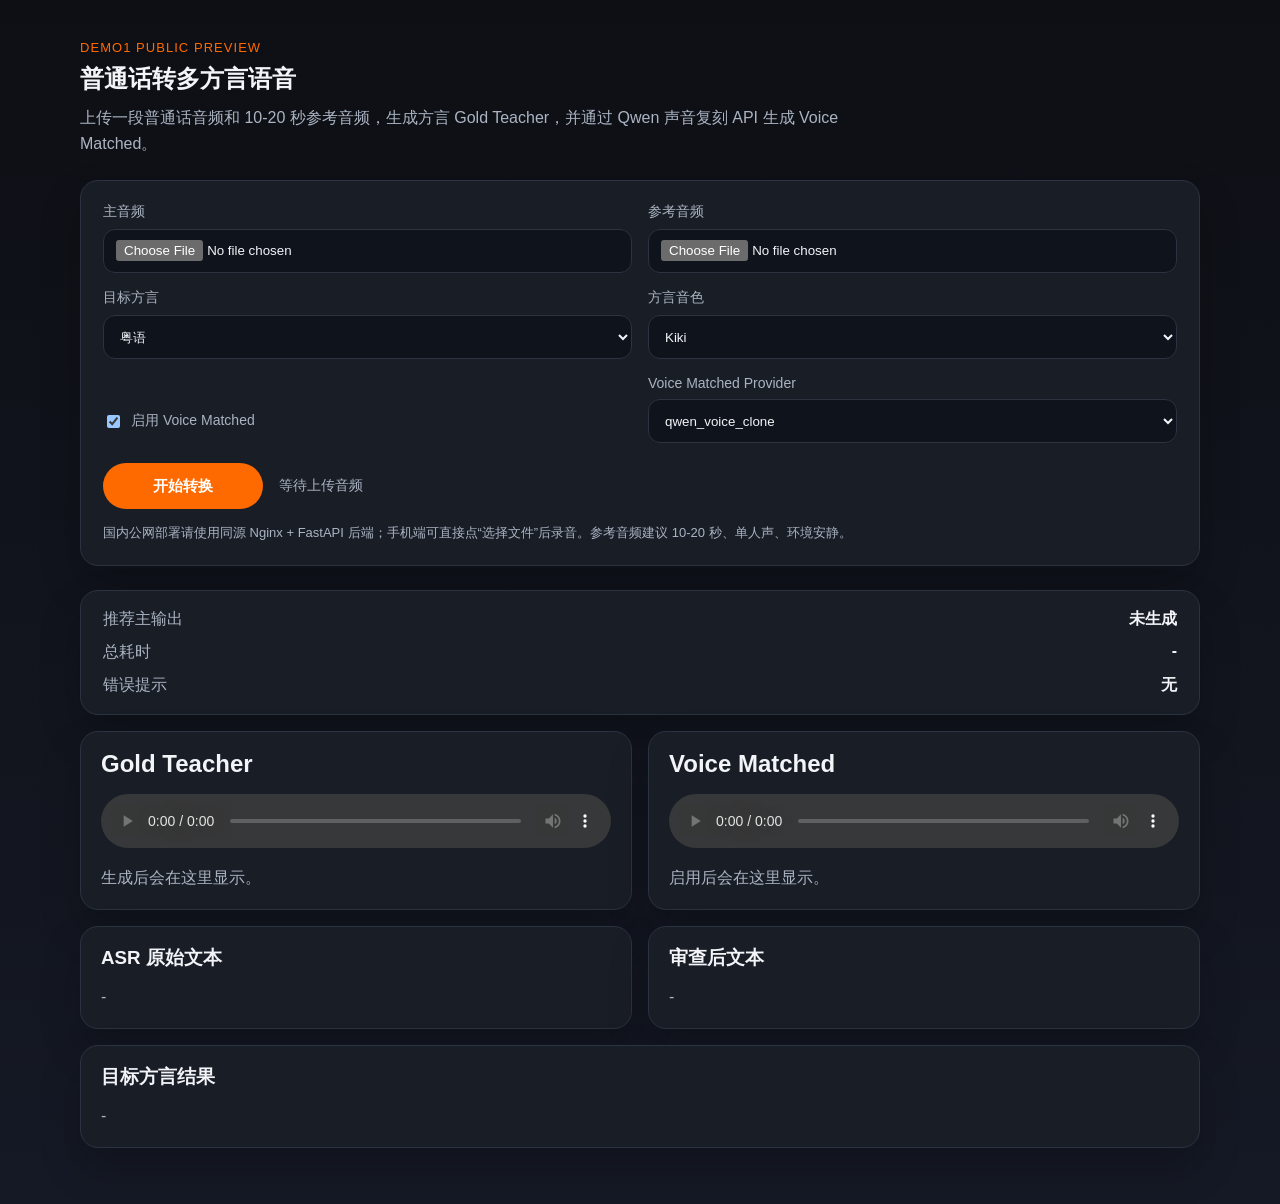
==== FireRedASR2S/public_web/index.html @ 6fe455e5 "tts" ====
<!doctype html>
<html lang="zh-CN">
<head>
  <meta charset="utf-8">
  <meta name="viewport" content="width=device-width, initial-scale=1">
  <title>声临其境 Demo1</title>
  <link rel="stylesheet" href="./styles.css">
</head>
<body>
  <main class="page">
    <section class="hero">
      <p class="eyebrow">Demo1 Public Preview</p>
      <h1>普通话转多方言语音</h1>
      <p class="subtitle">上传一段普通话音频和 10-20 秒参考音频，生成方言 Gold Teacher，并通过 Qwen 声音复刻 API 生成 Voice Matched。</p>
    </section>

    <section class="panel form-panel">
      <div class="grid">
        <label class="field">
          <span>主音频</span>
          <input id="input-audio" type="file" accept="audio/*" capture>
        </label>

        <label class="field">
          <span>参考音频</span>
          <input id="ref-audio" type="file" accept="audio/*" capture>
        </label>

        <label class="field">
          <span>目标方言</span>
          <select id="target-dialect">
            <option value="yue:guangdong_general">粤语</option>
            <option value="sichuan:sichuan_general">四川话</option>
            <option value="minnan:minnan_general">闽南语</option>
          </select>
        </label>

        <label class="field">
          <span>方言音色</span>
          <select id="voice">
            <option value="Kiki">Kiki</option>
            <option value="Rocky">Rocky</option>
          </select>
        </label>

        <label class="field checkbox">
          <input id="voice-matched-enabled" type="checkbox" checked>
          <span>启用 Voice Matched</span>
        </label>

        <label class="field">
          <span>Voice Matched Provider</span>
          <select id="voice-clone-provider">
            <option value="qwen_voice_clone" selected>qwen_voice_clone</option>
            <option value="qwen_vc">qwen_vc</option>
            <option value="openvoice">openvoice</option>
            <option value="rvc">rvc</option>
            <option value="none">none</option>
          </select>
        </label>
      </div>

      <div class="actions">
        <button id="submit-btn" type="button">开始转换</button>
        <p id="status-text" class="status idle">等待上传音频</p>
      </div>
      <p class="hint">国内公网部署请使用同源 Nginx + FastAPI 后端；手机端可直接点“选择文件”后录音。参考音频建议 10-20 秒、单人声、环境安静。</p>
    </section>

    <section class="results">
      <article class="panel summary-panel">
        <div class="summary-row">
          <span>推荐主输出</span>
          <strong id="recommended-output">未生成</strong>
        </div>
        <div class="summary-row">
          <span>总耗时</span>
          <strong id="total-latency">-</strong>
        </div>
        <div class="summary-row">
          <span>错误提示</span>
          <strong id="error-text">无</strong>
        </div>
      </article>

      <div class="audio-grid">
        <article class="panel audio-card">
          <div class="card-head">
            <h2>Gold Teacher</h2>
            <a id="gold-download" class="download-link hidden" href="#" download>下载</a>
          </div>
          <audio id="gold-audio" controls preload="none"></audio>
          <p id="gold-note" class="card-note">生成后会在这里显示。</p>
        </article>

        <article class="panel audio-card">
          <div class="card-head">
            <h2>Voice Matched</h2>
            <a id="matched-download" class="download-link hidden" href="#" download>下载</a>
          </div>
          <audio id="matched-audio" controls preload="none"></audio>
          <p id="matched-note" class="card-note">启用后会在这里显示。</p>
        </article>
      </div>

      <div class="text-grid">
        <article class="panel text-card">
          <h3>ASR 原始文本</h3>
          <p id="asr-text">-</p>
        </article>
        <article class="panel text-card">
          <h3>审查后文本</h3>
          <p id="reviewed-text">-</p>
        </article>
        <article class="panel text-card text-card-wide">
          <h3>目标方言结果</h3>
          <p id="semantic-text">-</p>
        </article>
      </div>
    </section>
  </main>

  <script src="./app.js"></script>
</body>
</html>
---- FireRedASR2S/public_web/styles.css ----
:root {
  color-scheme: dark;
  --bg: #111318;
  --panel: #1a1e27;
  --panel-border: #2b3240;
  --text: #f2f4f8;
  --muted: #abb4c3;
  --accent: #ff6a00;
  --accent-hover: #ff812e;
  --success: #2bc48a;
  --error: #ff6b6b;
}

* {
  box-sizing: border-box;
}

body {
  margin: 0;
  font-family: "Segoe UI", Arial, sans-serif;
  background: linear-gradient(180deg, #0d0f14 0%, #151925 100%);
  color: var(--text);
}

.page {
  width: min(1120px, calc(100% - 32px));
  margin: 0 auto;
  padding: 40px 0 56px;
}

.hero {
  margin-bottom: 24px;
}

.eyebrow {
  margin: 0 0 8px;
  color: var(--accent);
  font-size: 13px;
  letter-spacing: 0.08em;
  text-transform: uppercase;
}

h1, h2, h3, p {
  margin: 0;
}

.subtitle {
  margin-top: 10px;
  max-width: 760px;
  color: var(--muted);
  line-height: 1.6;
}

.panel {
  background: rgba(26, 30, 39, 0.94);
  border: 1px solid var(--panel-border);
  border-radius: 18px;
  box-shadow: 0 20px 40px rgba(0, 0, 0, 0.22);
}

.form-panel {
  padding: 22px;
}

.grid,
.text-grid,
.audio-grid {
  display: grid;
  gap: 16px;
}

.grid {
  grid-template-columns: repeat(2, minmax(0, 1fr));
}

.field {
  display: flex;
  flex-direction: column;
  gap: 8px;
  color: var(--muted);
  font-size: 14px;
}

.field input[type="file"],
.field select {
  width: 100%;
  min-height: 44px;
  padding: 10px 12px;
  border: 1px solid var(--panel-border);
  border-radius: 12px;
  background: #0f131b;
  color: var(--text);
}

.field.checkbox {
  align-self: end;
  flex-direction: row;
  align-items: center;
  min-height: 44px;
}

.actions {
  display: flex;
  flex-wrap: wrap;
  gap: 16px;
  align-items: center;
  margin-top: 20px;
}

button {
  min-width: 160px;
  min-height: 46px;
  padding: 0 20px;
  border: none;
  border-radius: 999px;
  background: var(--accent);
  color: #fff;
  font-size: 15px;
  font-weight: 700;
  cursor: pointer;
}

button:hover {
  background: var(--accent-hover);
}

button:disabled {
  cursor: not-allowed;
  opacity: 0.68;
}

.status {
  font-size: 14px;
}

.status.idle {
  color: var(--muted);
}

.status.loading {
  color: var(--accent);
}

.status.success {
  color: var(--success);
}

.status.error {
  color: var(--error);
}

.hint {
  margin-top: 14px;
  color: var(--muted);
  font-size: 13px;
  line-height: 1.5;
}

.results {
  margin-top: 24px;
  display: grid;
  gap: 16px;
}

.summary-panel {
  padding: 18px 22px;
  display: grid;
  gap: 12px;
}

.summary-row {
  display: flex;
  justify-content: space-between;
  gap: 16px;
  color: var(--muted);
}

.summary-row strong {
  color: var(--text);
}

.audio-grid {
  grid-template-columns: repeat(2, minmax(0, 1fr));
}

.audio-card,
.text-card {
  padding: 18px 20px;
}

.card-head {
  display: flex;
  justify-content: space-between;
  gap: 16px;
  align-items: center;
  margin-bottom: 16px;
}

.download-link {
  color: var(--accent);
  text-decoration: none;
  font-size: 14px;
}

.download-link.hidden {
  visibility: hidden;
}

audio {
  width: 100%;
}

.card-note,
.text-card p {
  margin-top: 12px;
  color: var(--muted);
  line-height: 1.7;
  white-space: pre-wrap;
  word-break: break-word;
}

.text-grid {
  grid-template-columns: repeat(2, minmax(0, 1fr));
}

.text-card-wide {
  grid-column: 1 / -1;
}

@media (max-width: 860px) {
  .grid,
  .audio-grid,
  .text-grid {
    grid-template-columns: 1fr;
  }

  .page {
    width: min(100% - 24px, 100%);
    padding-top: 24px;
  }
}
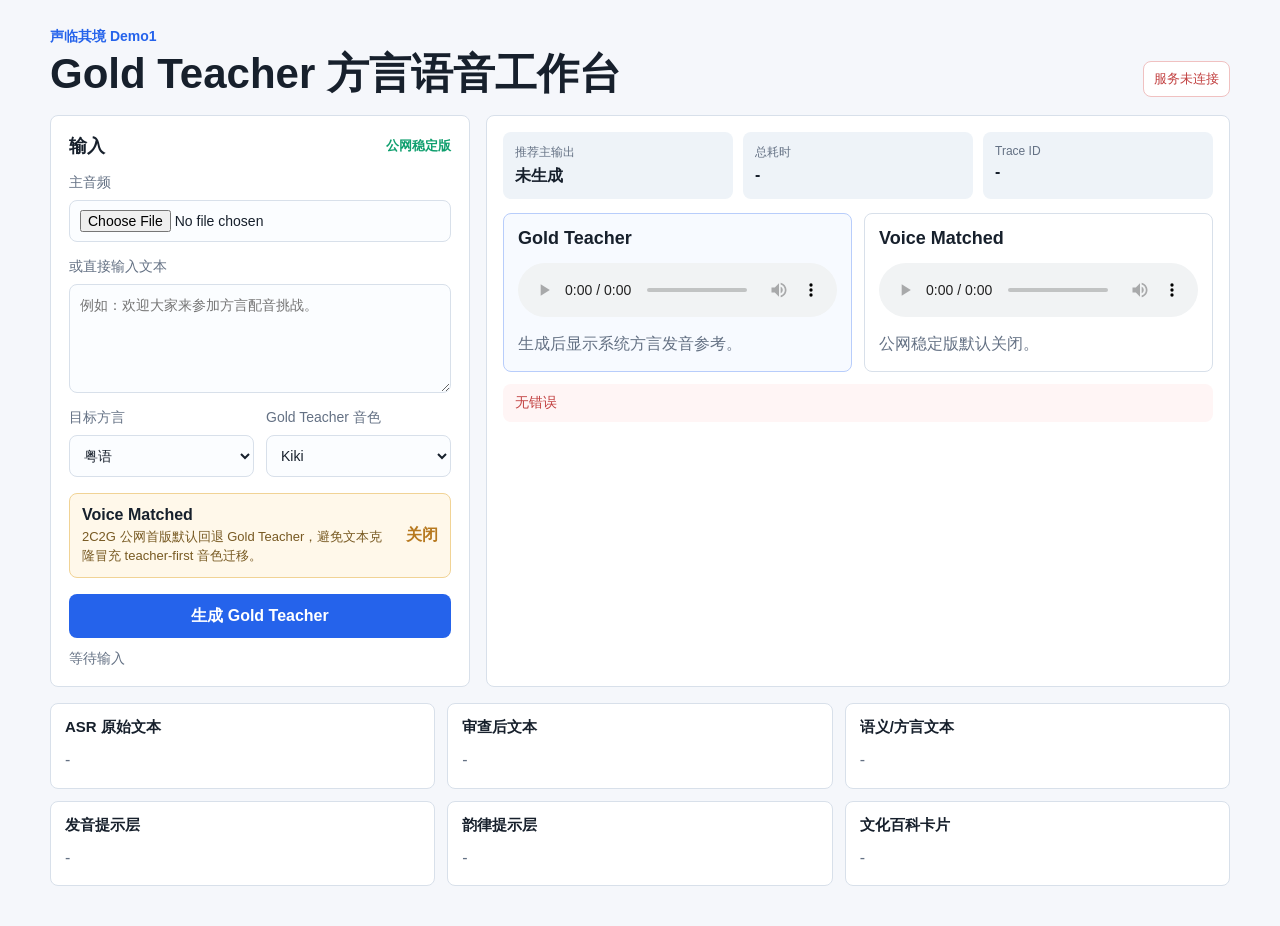
==== commit 164f1de0: "web" ====
--- a/FireRedASR2S/public_web/index.html
+++ b/FireRedASR2S/public_web/index.html
@@ -7,116 +7,128 @@
   <link rel="stylesheet" href="./styles.css">
 </head>
 <body>
-  <main class="page">
-    <section class="hero">
-      <p class="eyebrow">Demo1 Public Preview</p>
-      <h1>普通话转多方言语音</h1>
-      <p class="subtitle">上传一段普通话音频和 10-20 秒参考音频，生成方言 Gold Teacher，并通过 Qwen 声音复刻 API 生成 Voice Matched。</p>
-    </section>
+  <main class="shell">
+    <header class="topbar">
+      <div>
+        <p class="project">声临其境 Demo1</p>
+        <h1>Gold Teacher 方言语音工作台</h1>
+      </div>
+      <div class="status-pill" id="service-status">服务待检测</div>
+    </header>
 
-    <section class="panel form-panel">
-      <div class="grid">
-        <label class="field">
+    <section class="workbench">
+      <form class="input-panel" id="pipeline-form">
+        <div class="section-head">
+          <h2>输入</h2>
+          <span>公网稳定版</span>
+        </div>
+
+        <label class="field file-field">
           <span>主音频</span>
           <input id="input-audio" type="file" accept="audio/*" capture>
         </label>
 
         <label class="field">
-          <span>参考音频</span>
-          <input id="ref-audio" type="file" accept="audio/*" capture>
+          <span>或直接输入文本</span>
+          <textarea id="input-text" rows="4" placeholder="例如：欢迎大家来参加方言配音挑战。"></textarea>
         </label>
 
-        <label class="field">
-          <span>目标方言</span>
-          <select id="target-dialect">
-            <option value="yue:guangdong_general">粤语</option>
-            <option value="sichuan:sichuan_general">四川话</option>
-            <option value="minnan:minnan_general">闽南语</option>
-          </select>
-        </label>
+        <div class="control-grid">
+          <label class="field">
+            <span>目标方言</span>
+            <select id="target-dialect">
+              <option value="yue:guangdong_general">粤语</option>
+              <option value="sichuan:sichuan_general">四川话</option>
+              <option value="minnan:minnan_general">闽南语</option>
+            </select>
+          </label>
 
-        <label class="field">
-          <span>方言音色</span>
-          <select id="voice">
-            <option value="Kiki">Kiki</option>
-            <option value="Rocky">Rocky</option>
-          </select>
-        </label>
+          <label class="field">
+            <span>Gold Teacher 音色</span>
+            <select id="voice">
+              <option value="Kiki">Kiki</option>
+              <option value="Rocky">Rocky</option>
+            </select>
+          </label>
+        </div>
 
-        <label class="field checkbox">
-          <input id="voice-matched-enabled" type="checkbox" checked>
-          <span>启用 Voice Matched</span>
-        </label>
+        <div class="stable-route">
+          <div>
+            <strong>Voice Matched</strong>
+            <p>2C2G 公网首版默认回退 Gold Teacher，避免文本克隆冒充 teacher-first 音色迁移。</p>
+          </div>
+          <span>关闭</span>
+        </div>
 
-        <label class="field">
-          <span>Voice Matched Provider</span>
-          <select id="voice-clone-provider">
-            <option value="qwen_voice_clone" selected>qwen_voice_clone</option>
-            <option value="qwen_vc">qwen_vc</option>
-            <option value="openvoice">openvoice</option>
-            <option value="rvc">rvc</option>
-            <option value="none">none</option>
-          </select>
-        </label>
-      </div>
+        <button id="submit-btn" type="submit">生成 Gold Teacher</button>
+        <p id="status-text" class="status idle">等待输入</p>
+      </form>
 
-      <div class="actions">
-        <button id="submit-btn" type="button">开始转换</button>
-        <p id="status-text" class="status idle">等待上传音频</p>
-      </div>
-      <p class="hint">国内公网部署请使用同源 Nginx + FastAPI 后端；手机端可直接点“选择文件”后录音。参考音频建议 10-20 秒、单人声、环境安静。</p>
+      <section class="output-panel">
+        <div class="summary-strip">
+          <div>
+            <span>推荐主输出</span>
+            <strong id="recommended-output">未生成</strong>
+          </div>
+          <div>
+            <span>总耗时</span>
+            <strong id="total-latency">-</strong>
+          </div>
+          <div>
+            <span>Trace ID</span>
+            <strong id="trace-id">-</strong>
+          </div>
+        </div>
+
+        <div class="audio-row">
+          <article class="audio-box primary">
+            <div class="box-head">
+              <h2>Gold Teacher</h2>
+              <a id="gold-download" class="download-link hidden" href="#" download>下载</a>
+            </div>
+            <audio id="gold-audio" controls preload="none"></audio>
+            <p id="gold-note">生成后显示系统方言发音参考。</p>
+          </article>
+
+          <article class="audio-box">
+            <div class="box-head">
+              <h2>Voice Matched</h2>
+              <a id="matched-download" class="download-link hidden" href="#" download>下载</a>
+            </div>
+            <audio id="matched-audio" controls preload="none"></audio>
+            <p id="matched-note">公网稳定版默认关闭。</p>
+          </article>
+        </div>
+
+        <div class="error-line" id="error-text">无错误</div>
+      </section>
     </section>
 
-    <section class="results">
-      <article class="panel summary-panel">
-        <div class="summary-row">
-          <span>推荐主输出</span>
-          <strong id="recommended-output">未生成</strong>
-        </div>
-        <div class="summary-row">
-          <span>总耗时</span>
-          <strong id="total-latency">-</strong>
-        </div>
-        <div class="summary-row">
-          <span>错误提示</span>
-          <strong id="error-text">无</strong>
-        </div>
+    <section class="details">
+      <article>
+        <h3>ASR 原始文本</h3>
+        <p id="asr-text">-</p>
       </article>
-
-      <div class="audio-grid">
-        <article class="panel audio-card">
-          <div class="card-head">
-            <h2>Gold Teacher</h2>
-            <a id="gold-download" class="download-link hidden" href="#" download>下载</a>
-          </div>
-          <audio id="gold-audio" controls preload="none"></audio>
-          <p id="gold-note" class="card-note">生成后会在这里显示。</p>
-        </article>
-
-        <article class="panel audio-card">
-          <div class="card-head">
-            <h2>Voice Matched</h2>
-            <a id="matched-download" class="download-link hidden" href="#" download>下载</a>
-          </div>
-          <audio id="matched-audio" controls preload="none"></audio>
-          <p id="matched-note" class="card-note">启用后会在这里显示。</p>
-        </article>
-      </div>
-
-      <div class="text-grid">
-        <article class="panel text-card">
-          <h3>ASR 原始文本</h3>
-          <p id="asr-text">-</p>
-        </article>
-        <article class="panel text-card">
-          <h3>审查后文本</h3>
-          <p id="reviewed-text">-</p>
-        </article>
-        <article class="panel text-card text-card-wide">
-          <h3>目标方言结果</h3>
-          <p id="semantic-text">-</p>
-        </article>
-      </div>
+      <article>
+        <h3>审查后文本</h3>
+        <p id="reviewed-text">-</p>
+      </article>
+      <article>
+        <h3>语义/方言文本</h3>
+        <p id="semantic-text">-</p>
+      </article>
+      <article>
+        <h3>发音提示层</h3>
+        <p id="pronunciation-text">-</p>
+      </article>
+      <article>
+        <h3>韵律提示层</h3>
+        <p id="prosody-text">-</p>
+      </article>
+      <article>
+        <h3>文化百科卡片</h3>
+        <p id="cultural-cards">-</p>
+      </article>
     </section>
   </main>
 
--- a/FireRedASR2S/public_web/styles.css
+++ b/FireRedASR2S/public_web/styles.css
@@ -1,14 +1,16 @@
 :root {
-  color-scheme: dark;
-  --bg: #111318;
-  --panel: #1a1e27;
-  --panel-border: #2b3240;
-  --text: #f2f4f8;
-  --muted: #abb4c3;
-  --accent: #ff6a00;
-  --accent-hover: #ff812e;
-  --success: #2bc48a;
-  --error: #ff6b6b;
+  color-scheme: light;
+  --bg: #f5f7fb;
+  --surface: #ffffff;
+  --surface-alt: #eef3f8;
+  --border: #d8e0ea;
+  --text: #17202c;
+  --muted: #647184;
+  --blue: #2563eb;
+  --blue-dark: #1d4ed8;
+  --green: #0f9f6e;
+  --amber: #b7791f;
+  --red: #c24141;
 }
 
 * {
@@ -17,189 +19,269 @@
 
 body {
   margin: 0;
-  font-family: "Segoe UI", Arial, sans-serif;
-  background: linear-gradient(180deg, #0d0f14 0%, #151925 100%);
+  min-height: 100vh;
+  background: var(--bg);
   color: var(--text);
-}
-
-.page {
-  width: min(1120px, calc(100% - 32px));
+  font-family: "Segoe UI", "Microsoft YaHei", Arial, sans-serif;
+}
+
+button,
+input,
+select,
+textarea {
+  font: inherit;
+}
+
+.shell {
+  width: min(1180px, calc(100% - 32px));
   margin: 0 auto;
-  padding: 40px 0 56px;
-}
-
-.hero {
-  margin-bottom: 24px;
-}
-
-.eyebrow {
-  margin: 0 0 8px;
-  color: var(--accent);
+  padding: 28px 0 40px;
+}
+
+.topbar {
+  display: flex;
+  justify-content: space-between;
+  gap: 20px;
+  align-items: flex-end;
+  margin-bottom: 18px;
+}
+
+.project,
+h1,
+h2,
+h3,
+p {
+  margin: 0;
+}
+
+.project {
+  color: var(--blue);
+  font-size: 14px;
+  font-weight: 700;
+}
+
+h1 {
+  margin-top: 4px;
+  font-size: clamp(26px, 4vw, 42px);
+  line-height: 1.12;
+  letter-spacing: 0;
+}
+
+h2 {
+  font-size: 18px;
+}
+
+h3 {
+  font-size: 15px;
+}
+
+.status-pill {
+  flex: 0 0 auto;
+  padding: 8px 10px;
+  border: 1px solid var(--border);
+  border-radius: 8px;
+  background: var(--surface);
+  color: var(--muted);
   font-size: 13px;
-  letter-spacing: 0.08em;
-  text-transform: uppercase;
-}
-
-h1, h2, h3, p {
-  margin: 0;
-}
-
-.subtitle {
-  margin-top: 10px;
-  max-width: 760px;
-  color: var(--muted);
-  line-height: 1.6;
-}
-
-.panel {
-  background: rgba(26, 30, 39, 0.94);
-  border: 1px solid var(--panel-border);
-  border-radius: 18px;
-  box-shadow: 0 20px 40px rgba(0, 0, 0, 0.22);
-}
-
-.form-panel {
-  padding: 22px;
-}
-
-.grid,
-.text-grid,
-.audio-grid {
-  display: grid;
+}
+
+.status-pill.ok {
+  border-color: #b7ead5;
+  color: var(--green);
+}
+
+.status-pill.bad {
+  border-color: #f0c1c1;
+  color: var(--red);
+}
+
+.workbench {
+  display: grid;
+  grid-template-columns: minmax(320px, 420px) minmax(0, 1fr);
   gap: 16px;
-}
-
-.grid {
-  grid-template-columns: repeat(2, minmax(0, 1fr));
+  align-items: stretch;
+}
+
+.input-panel,
+.output-panel,
+.details article {
+  border: 1px solid var(--border);
+  border-radius: 8px;
+  background: var(--surface);
+}
+
+.input-panel {
+  padding: 18px;
+}
+
+.section-head,
+.box-head {
+  display: flex;
+  justify-content: space-between;
+  gap: 12px;
+  align-items: center;
+}
+
+.section-head span {
+  color: var(--green);
+  font-size: 13px;
+  font-weight: 700;
 }
 
 .field {
+  display: grid;
+  gap: 8px;
+  margin-top: 16px;
+  color: var(--muted);
+  font-size: 14px;
+}
+
+.field input,
+.field select,
+.field textarea {
+  width: 100%;
+  border: 1px solid var(--border);
+  border-radius: 8px;
+  background: #fbfdff;
+  color: var(--text);
+}
+
+.field input,
+.field select {
+  min-height: 42px;
+  padding: 9px 10px;
+}
+
+.field textarea {
+  resize: vertical;
+  min-height: 92px;
+  padding: 10px;
+  line-height: 1.55;
+}
+
+.control-grid {
+  display: grid;
+  grid-template-columns: 1fr 1fr;
+  gap: 12px;
+}
+
+.stable-route {
   display: flex;
-  flex-direction: column;
-  gap: 8px;
-  color: var(--muted);
-  font-size: 14px;
-}
-
-.field input[type="file"],
-.field select {
+  justify-content: space-between;
+  gap: 14px;
+  align-items: center;
+  margin: 16px 0;
+  padding: 12px;
+  border: 1px solid #f1d395;
+  border-radius: 8px;
+  background: #fff8ea;
+}
+
+.stable-route p {
+  margin-top: 4px;
+  color: #785a23;
+  font-size: 13px;
+  line-height: 1.45;
+}
+
+.stable-route span {
+  flex: 0 0 auto;
+  color: var(--amber);
+  font-weight: 800;
+}
+
+button {
   width: 100%;
   min-height: 44px;
-  padding: 10px 12px;
-  border: 1px solid var(--panel-border);
-  border-radius: 12px;
-  background: #0f131b;
-  color: var(--text);
-}
-
-.field.checkbox {
-  align-self: end;
-  flex-direction: row;
-  align-items: center;
-  min-height: 44px;
-}
-
-.actions {
-  display: flex;
-  flex-wrap: wrap;
-  gap: 16px;
-  align-items: center;
-  margin-top: 20px;
-}
-
-button {
-  min-width: 160px;
-  min-height: 46px;
-  padding: 0 20px;
-  border: none;
-  border-radius: 999px;
-  background: var(--accent);
+  border: 0;
+  border-radius: 8px;
+  background: var(--blue);
   color: #fff;
-  font-size: 15px;
-  font-weight: 700;
+  font-weight: 800;
   cursor: pointer;
 }
 
 button:hover {
-  background: var(--accent-hover);
+  background: var(--blue-dark);
 }
 
 button:disabled {
-  cursor: not-allowed;
-  opacity: 0.68;
+  cursor: progress;
+  opacity: 0.7;
 }
 
 .status {
-  font-size: 14px;
-}
-
-.status.idle {
-  color: var(--muted);
-}
-
+  margin-top: 12px;
+  font-size: 14px;
+}
+
+.status.idle,
 .status.loading {
-  color: var(--accent);
+  color: var(--muted);
 }
 
 .status.success {
-  color: var(--success);
+  color: var(--green);
 }
 
 .status.error {
-  color: var(--error);
-}
-
-.hint {
-  margin-top: 14px;
-  color: var(--muted);
-  font-size: 13px;
-  line-height: 1.5;
-}
-
-.results {
-  margin-top: 24px;
-  display: grid;
-  gap: 16px;
-}
-
-.summary-panel {
-  padding: 18px 22px;
-  display: grid;
+  color: var(--red);
+}
+
+.output-panel {
+  padding: 16px;
+}
+
+.summary-strip {
+  display: grid;
+  grid-template-columns: repeat(3, minmax(0, 1fr));
+  gap: 10px;
+  margin-bottom: 14px;
+}
+
+.summary-strip div {
+  min-width: 0;
+  padding: 12px;
+  border-radius: 8px;
+  background: var(--surface-alt);
+}
+
+.summary-strip span {
+  display: block;
+  color: var(--muted);
+  font-size: 12px;
+}
+
+.summary-strip strong {
+  display: block;
+  overflow: hidden;
+  margin-top: 5px;
+  text-overflow: ellipsis;
+  white-space: nowrap;
+}
+
+.audio-row {
+  display: grid;
+  grid-template-columns: repeat(2, minmax(0, 1fr));
   gap: 12px;
 }
 
-.summary-row {
-  display: flex;
-  justify-content: space-between;
-  gap: 16px;
-  color: var(--muted);
-}
-
-.summary-row strong {
-  color: var(--text);
-}
-
-.audio-grid {
-  grid-template-columns: repeat(2, minmax(0, 1fr));
-}
-
-.audio-card,
-.text-card {
-  padding: 18px 20px;
-}
-
-.card-head {
-  display: flex;
-  justify-content: space-between;
-  gap: 16px;
-  align-items: center;
-  margin-bottom: 16px;
+.audio-box {
+  min-width: 0;
+  padding: 14px;
+  border: 1px solid var(--border);
+  border-radius: 8px;
+}
+
+.audio-box.primary {
+  border-color: #b8cdfb;
+  background: #f7faff;
 }
 
 .download-link {
-  color: var(--accent);
+  color: var(--blue);
+  font-size: 14px;
   text-decoration: none;
-  font-size: 14px;
 }
 
 .download-link.hidden {
@@ -208,34 +290,56 @@
 
 audio {
   width: 100%;
-}
-
-.card-note,
-.text-card p {
+  margin-top: 14px;
+}
+
+.audio-box p,
+.details p {
+  margin-top: 10px;
+  color: var(--muted);
+  line-height: 1.65;
+  overflow-wrap: anywhere;
+  white-space: pre-wrap;
+}
+
+.error-line {
   margin-top: 12px;
-  color: var(--muted);
-  line-height: 1.7;
-  white-space: pre-wrap;
-  word-break: break-word;
-}
-
-.text-grid {
-  grid-template-columns: repeat(2, minmax(0, 1fr));
-}
-
-.text-card-wide {
-  grid-column: 1 / -1;
-}
-
-@media (max-width: 860px) {
-  .grid,
-  .audio-grid,
-  .text-grid {
+  padding: 10px 12px;
+  border-radius: 8px;
+  background: #fff5f5;
+  color: var(--red);
+  font-size: 14px;
+}
+
+.details {
+  display: grid;
+  grid-template-columns: repeat(3, minmax(0, 1fr));
+  gap: 12px;
+  margin-top: 16px;
+}
+
+.details article {
+  min-width: 0;
+  padding: 14px;
+}
+
+@media (max-width: 900px) {
+  .topbar,
+  .workbench,
+  .audio-row,
+  .details,
+  .summary-strip,
+  .control-grid {
     grid-template-columns: 1fr;
   }
 
-  .page {
+  .topbar {
+    display: grid;
+    align-items: start;
+  }
+
+  .shell {
     width: min(100% - 24px, 100%);
-    padding-top: 24px;
+    padding-top: 18px;
   }
 }
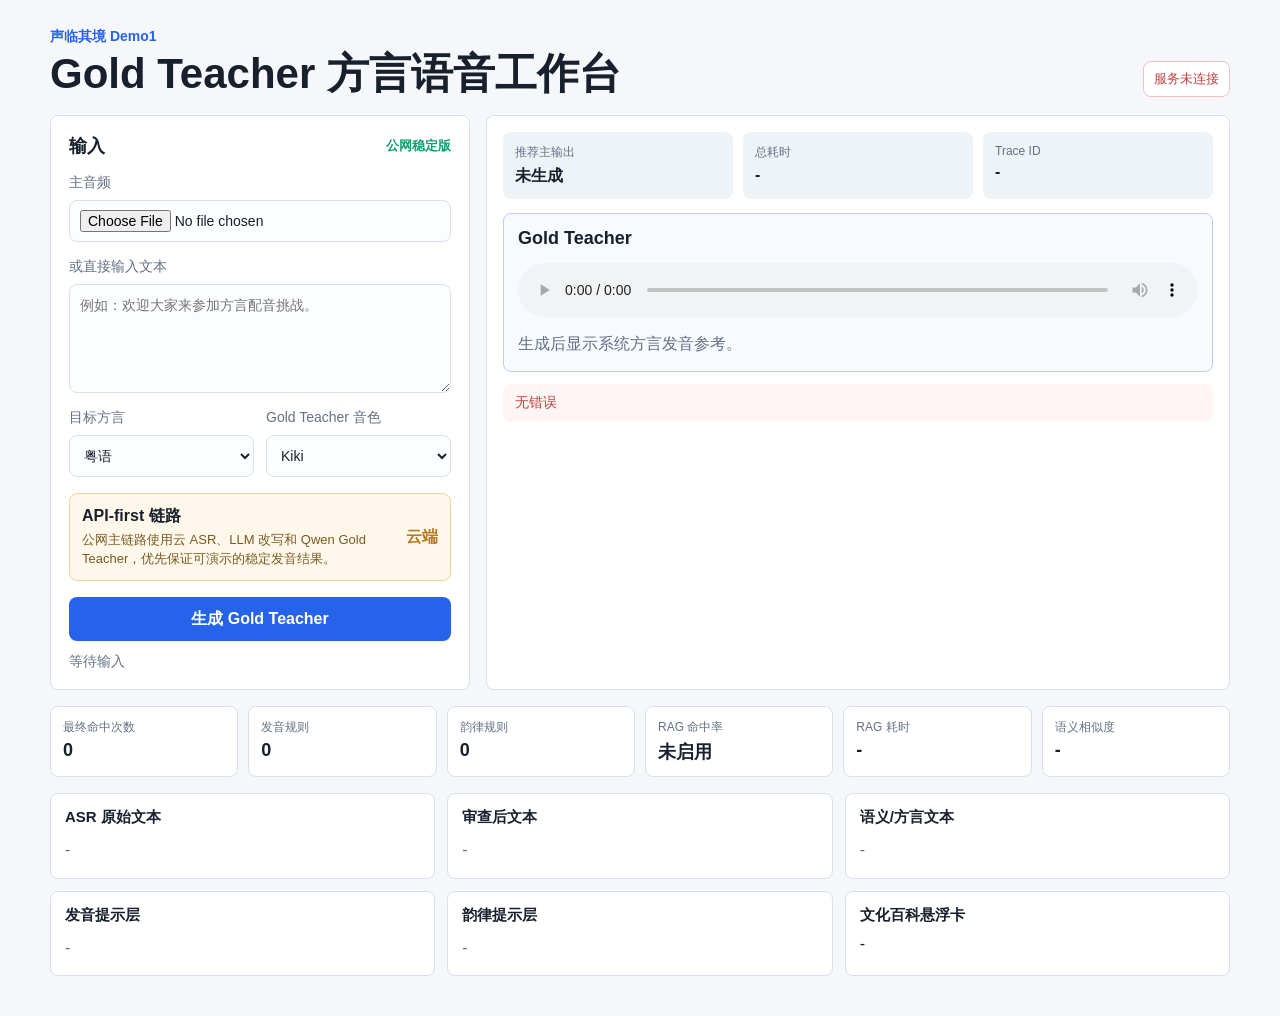
==== commit b98dc092: "Refactor public demo to API-first Gold Teacher" ====
--- a/FireRedASR2S/public_web/index.html
+++ b/FireRedASR2S/public_web/index.html
@@ -54,10 +54,10 @@
 
         <div class="stable-route">
           <div>
-            <strong>Voice Matched</strong>
-            <p>2C2G 公网首版默认回退 Gold Teacher，避免文本克隆冒充 teacher-first 音色迁移。</p>
+            <strong>API-first 链路</strong>
+            <p>公网主链路使用云 ASR、LLM 改写和 Qwen Gold Teacher，优先保证可演示的稳定发音结果。</p>
           </div>
-          <span>关闭</span>
+          <span>云端</span>
         </div>
 
         <button id="submit-btn" type="submit">生成 Gold Teacher</button>
@@ -80,7 +80,7 @@
           </div>
         </div>
 
-        <div class="audio-row">
+        <div class="audio-row single">
           <article class="audio-box primary">
             <div class="box-head">
               <h2>Gold Teacher</h2>
@@ -90,18 +90,37 @@
             <p id="gold-note">生成后显示系统方言发音参考。</p>
           </article>
 
-          <article class="audio-box">
-            <div class="box-head">
-              <h2>Voice Matched</h2>
-              <a id="matched-download" class="download-link hidden" href="#" download>下载</a>
-            </div>
-            <audio id="matched-audio" controls preload="none"></audio>
-            <p id="matched-note">公网稳定版默认关闭。</p>
-          </article>
         </div>
 
         <div class="error-line" id="error-text">无错误</div>
       </section>
+    </section>
+
+    <section class="metrics">
+      <article>
+        <span>最终命中次数</span>
+        <strong id="final-hit-count">0</strong>
+      </article>
+      <article>
+        <span>发音规则</span>
+        <strong id="pron-hit-count">0</strong>
+      </article>
+      <article>
+        <span>韵律规则</span>
+        <strong id="prosody-hit-count">0</strong>
+      </article>
+      <article>
+        <span>RAG 命中率</span>
+        <strong id="rag-hit-rate">未启用</strong>
+      </article>
+      <article>
+        <span>RAG 耗时</span>
+        <strong id="rag-latency">-</strong>
+      </article>
+      <article>
+        <span>语义相似度</span>
+        <strong id="rag-similarity">-</strong>
+      </article>
     </section>
 
     <section class="details">
@@ -125,9 +144,9 @@
         <h3>韵律提示层</h3>
         <p id="prosody-text">-</p>
       </article>
-      <article>
-        <h3>文化百科卡片</h3>
-        <p id="cultural-cards">-</p>
+      <article class="culture-panel">
+        <h3>文化百科悬浮卡</h3>
+        <div id="cultural-cards" class="culture-card-list">-</div>
       </article>
     </section>
   </main>
--- a/FireRedASR2S/public_web/styles.css
+++ b/FireRedASR2S/public_web/styles.css
@@ -266,6 +266,10 @@
   gap: 12px;
 }
 
+.audio-row.single {
+  grid-template-columns: minmax(0, 1fr);
+}
+
 .audio-box {
   min-width: 0;
   padding: 14px;
@@ -318,9 +322,100 @@
   margin-top: 16px;
 }
 
+.metrics {
+  display: grid;
+  grid-template-columns: repeat(6, minmax(0, 1fr));
+  gap: 10px;
+  margin-top: 16px;
+}
+
+.metrics article {
+  min-width: 0;
+  padding: 12px;
+  border: 1px solid var(--border);
+  border-radius: 8px;
+  background: var(--surface);
+}
+
+.metrics span {
+  display: block;
+  color: var(--muted);
+  font-size: 12px;
+}
+
+.metrics strong {
+  display: block;
+  margin-top: 4px;
+  overflow: hidden;
+  font-size: 18px;
+  text-overflow: ellipsis;
+  white-space: nowrap;
+}
+
 .details article {
   min-width: 0;
   padding: 14px;
+}
+
+.culture-card-list {
+  display: flex;
+  flex-wrap: wrap;
+  gap: 8px;
+  margin-top: 10px;
+}
+
+.culture-chip {
+  position: relative;
+  width: auto;
+  min-height: 34px;
+  padding: 0 10px;
+  border: 1px solid #b8cdfb;
+  border-radius: 999px;
+  background: #f7faff;
+  color: var(--blue);
+  font-size: 14px;
+  font-weight: 800;
+}
+
+.culture-chip:hover,
+.culture-chip:focus {
+  background: #ecf3ff;
+}
+
+.culture-popover {
+  position: absolute;
+  z-index: 10;
+  bottom: calc(100% + 10px);
+  left: 0;
+  display: none;
+  width: min(320px, 80vw);
+  padding: 12px;
+  border: 1px solid var(--border);
+  border-radius: 8px;
+  background: #ffffff;
+  box-shadow: 0 18px 40px rgba(23, 32, 44, 0.16);
+  color: var(--text);
+  text-align: left;
+}
+
+.culture-chip:hover .culture-popover,
+.culture-chip:focus .culture-popover {
+  display: grid;
+  gap: 6px;
+}
+
+.culture-popover strong,
+.culture-popover em,
+.culture-popover span,
+.culture-popover small {
+  display: block;
+  line-height: 1.45;
+}
+
+.culture-popover em,
+.culture-popover small {
+  color: var(--muted);
+  font-style: normal;
 }
 
 @media (max-width: 900px) {
@@ -328,6 +423,7 @@
   .workbench,
   .audio-row,
   .details,
+  .metrics,
   .summary-strip,
   .control-grid {
     grid-template-columns: 1fr;
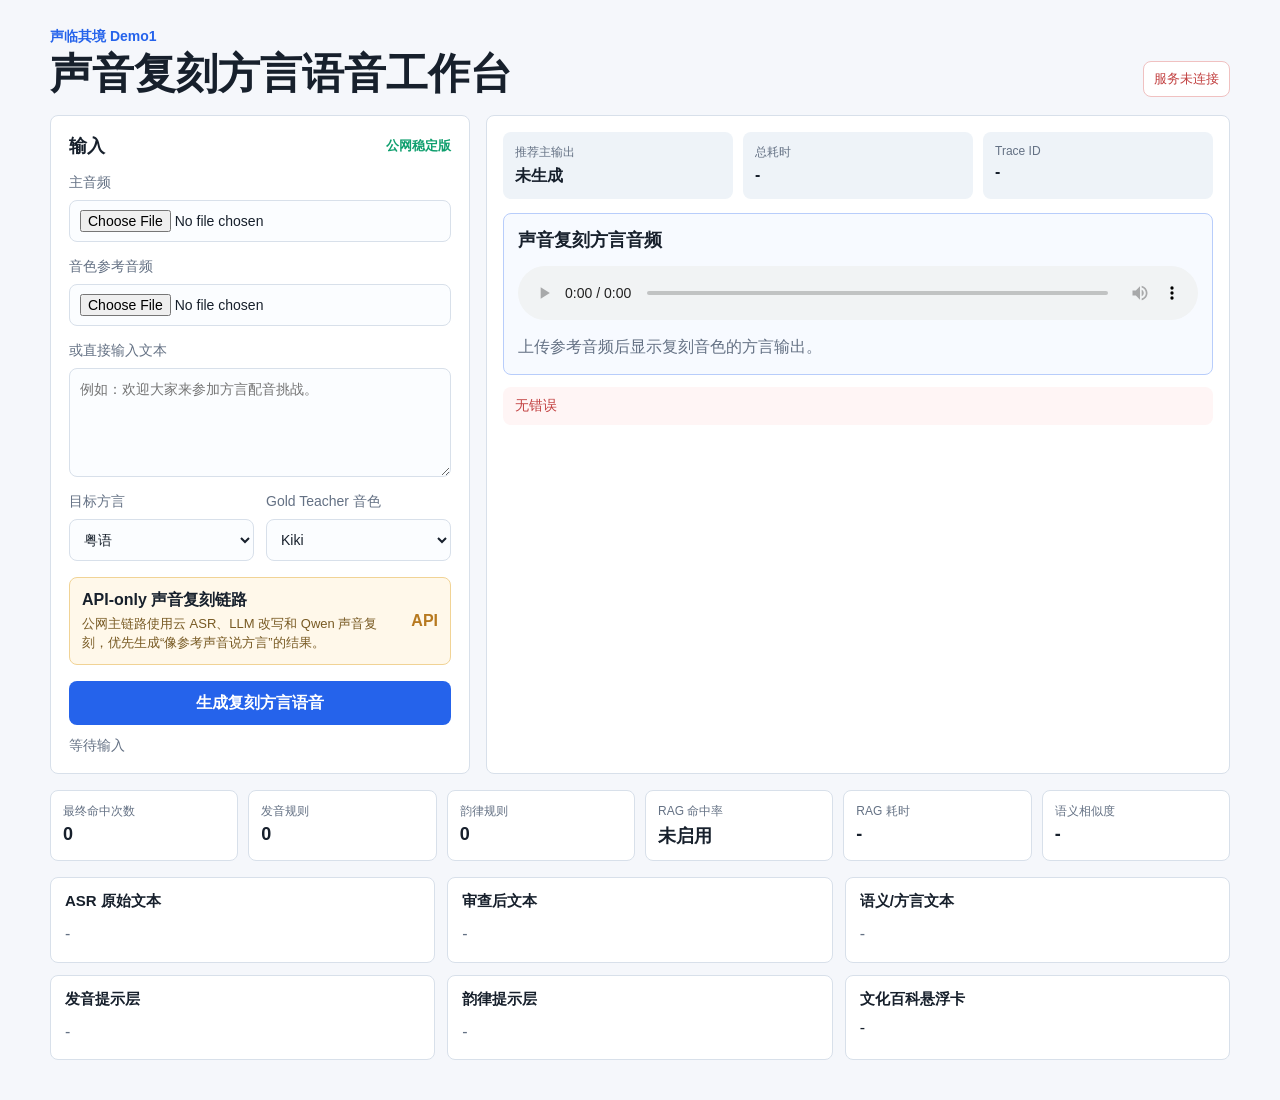
==== commit 45c145e1: "tts" ====
--- a/FireRedASR2S/public_web/index.html
+++ b/FireRedASR2S/public_web/index.html
@@ -11,7 +11,7 @@
     <header class="topbar">
       <div>
         <p class="project">声临其境 Demo1</p>
-        <h1>Gold Teacher 方言语音工作台</h1>
+        <h1>声音复刻方言语音工作台</h1>
       </div>
       <div class="status-pill" id="service-status">服务待检测</div>
     </header>
@@ -26,6 +26,11 @@
         <label class="field file-field">
           <span>主音频</span>
           <input id="input-audio" type="file" accept="audio/*" capture>
+        </label>
+
+        <label class="field file-field">
+          <span>音色参考音频</span>
+          <input id="speaker-ref-audio" type="file" accept="audio/*">
         </label>
 
         <label class="field">
@@ -54,13 +59,13 @@
 
         <div class="stable-route">
           <div>
-            <strong>API-first 链路</strong>
-            <p>公网主链路使用云 ASR、LLM 改写和 Qwen Gold Teacher，优先保证可演示的稳定发音结果。</p>
+            <strong>API-only 声音复刻链路</strong>
+            <p>公网主链路使用云 ASR、LLM 改写和 Qwen 声音复刻，优先生成“像参考声音说方言”的结果。</p>
           </div>
-          <span>云端</span>
+          <span>API</span>
         </div>
 
-        <button id="submit-btn" type="submit">生成 Gold Teacher</button>
+        <button id="submit-btn" type="submit">生成复刻方言语音</button>
         <p id="status-text" class="status idle">等待输入</p>
       </form>
 
@@ -83,13 +88,21 @@
         <div class="audio-row single">
           <article class="audio-box primary">
             <div class="box-head">
-              <h2>Gold Teacher</h2>
+              <h2>声音复刻方言音频</h2>
+              <a id="cloned-download" class="download-link hidden" href="#" download>下载</a>
+            </div>
+            <audio id="cloned-audio" controls preload="none"></audio>
+            <p id="cloned-note">上传参考音频后显示复刻音色的方言输出。</p>
+          </article>
+
+          <article class="audio-box hidden-panel" aria-hidden="true">
+            <div class="box-head">
+              <h2>Gold Teacher 参考音频</h2>
               <a id="gold-download" class="download-link hidden" href="#" download>下载</a>
             </div>
             <audio id="gold-audio" controls preload="none"></audio>
-            <p id="gold-note">生成后显示系统方言发音参考。</p>
+            <p id="gold-note">复刻失败或未上传参考音频时作为兜底。</p>
           </article>
-
         </div>
 
         <div class="error-line" id="error-text">无错误</div>
--- a/FireRedASR2S/public_web/styles.css
+++ b/FireRedASR2S/public_web/styles.css
@@ -292,6 +292,10 @@
   visibility: hidden;
 }
 
+.hidden-panel {
+  display: none;
+}
+
 audio {
   width: 100%;
   margin-top: 14px;
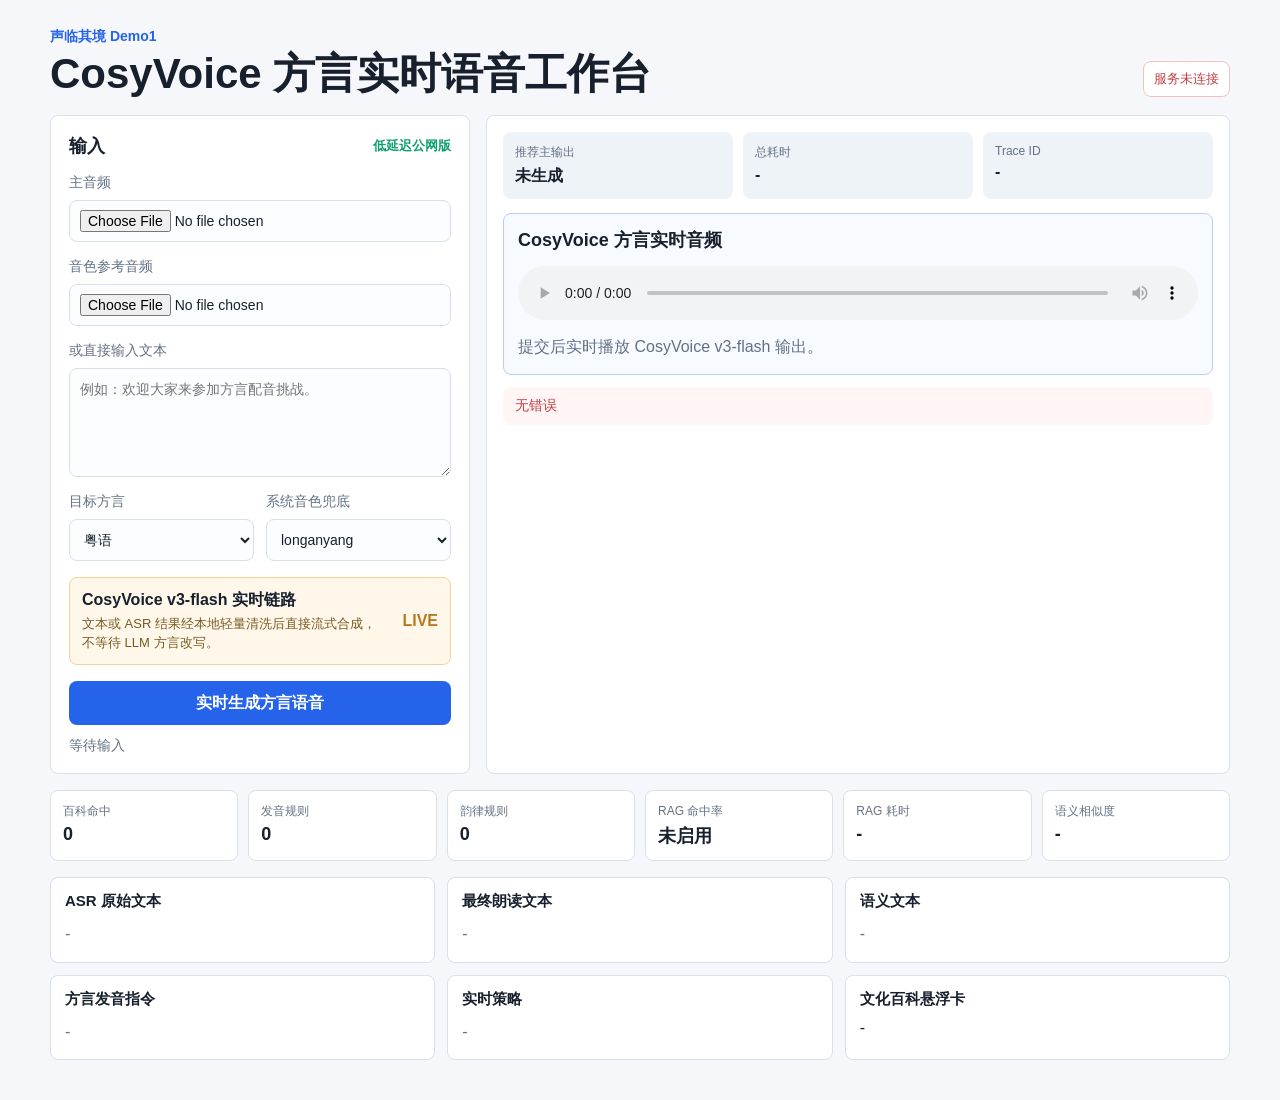
==== commit c3d2e1ca: "Switch public web to CosyVoice realtime" ====
--- a/FireRedASR2S/public_web/index.html
+++ b/FireRedASR2S/public_web/index.html
@@ -11,7 +11,7 @@
     <header class="topbar">
       <div>
         <p class="project">声临其境 Demo1</p>
-        <h1>声音复刻方言语音工作台</h1>
+        <h1>CosyVoice 方言实时语音工作台</h1>
       </div>
       <div class="status-pill" id="service-status">服务待检测</div>
     </header>
@@ -20,7 +20,7 @@
       <form class="input-panel" id="pipeline-form">
         <div class="section-head">
           <h2>输入</h2>
-          <span>公网稳定版</span>
+          <span>低延迟公网版</span>
         </div>
 
         <label class="field file-field">
@@ -49,23 +49,22 @@
           </label>
 
           <label class="field">
-            <span>Gold Teacher 音色</span>
+            <span>系统音色兜底</span>
             <select id="voice">
-              <option value="Kiki">Kiki</option>
-              <option value="Rocky">Rocky</option>
+              <option value="longanyang">longanyang</option>
             </select>
           </label>
         </div>
 
         <div class="stable-route">
           <div>
-            <strong>API-only 声音复刻链路</strong>
-            <p>公网主链路使用云 ASR、LLM 改写和 Qwen 声音复刻，优先生成“像参考声音说方言”的结果。</p>
+            <strong>CosyVoice v3-flash 实时链路</strong>
+            <p>文本或 ASR 结果经本地轻量清洗后直接流式合成，不等待 LLM 方言改写。</p>
           </div>
-          <span>API</span>
+          <span>LIVE</span>
         </div>
 
-        <button id="submit-btn" type="submit">生成复刻方言语音</button>
+        <button id="submit-btn" type="submit">实时生成方言语音</button>
         <p id="status-text" class="status idle">等待输入</p>
       </form>
 
@@ -88,20 +87,20 @@
         <div class="audio-row single">
           <article class="audio-box primary">
             <div class="box-head">
-              <h2>声音复刻方言音频</h2>
+              <h2>CosyVoice 方言实时音频</h2>
               <a id="cloned-download" class="download-link hidden" href="#" download>下载</a>
             </div>
             <audio id="cloned-audio" controls preload="none"></audio>
-            <p id="cloned-note">上传参考音频后显示复刻音色的方言输出。</p>
+            <p id="cloned-note">提交后实时播放 CosyVoice v3-flash 输出。</p>
           </article>
 
           <article class="audio-box hidden-panel" aria-hidden="true">
             <div class="box-head">
-              <h2>Gold Teacher 参考音频</h2>
+              <h2>Legacy Gold Teacher</h2>
               <a id="gold-download" class="download-link hidden" href="#" download>下载</a>
             </div>
             <audio id="gold-audio" controls preload="none"></audio>
-            <p id="gold-note">复刻失败或未上传参考音频时作为兜底。</p>
+            <p id="gold-note">当前公网主链路不使用 Gold Teacher。</p>
           </article>
         </div>
 
@@ -111,7 +110,7 @@
 
     <section class="metrics">
       <article>
-        <span>最终命中次数</span>
+        <span>百科命中</span>
         <strong id="final-hit-count">0</strong>
       </article>
       <article>
@@ -142,19 +141,19 @@
         <p id="asr-text">-</p>
       </article>
       <article>
-        <h3>审查后文本</h3>
+        <h3>最终朗读文本</h3>
         <p id="reviewed-text">-</p>
       </article>
       <article>
-        <h3>语义/方言文本</h3>
+        <h3>语义文本</h3>
         <p id="semantic-text">-</p>
       </article>
       <article>
-        <h3>发音提示层</h3>
+        <h3>方言发音指令</h3>
         <p id="pronunciation-text">-</p>
       </article>
       <article>
-        <h3>韵律提示层</h3>
+        <h3>实时策略</h3>
         <p id="prosody-text">-</p>
       </article>
       <article class="culture-panel">
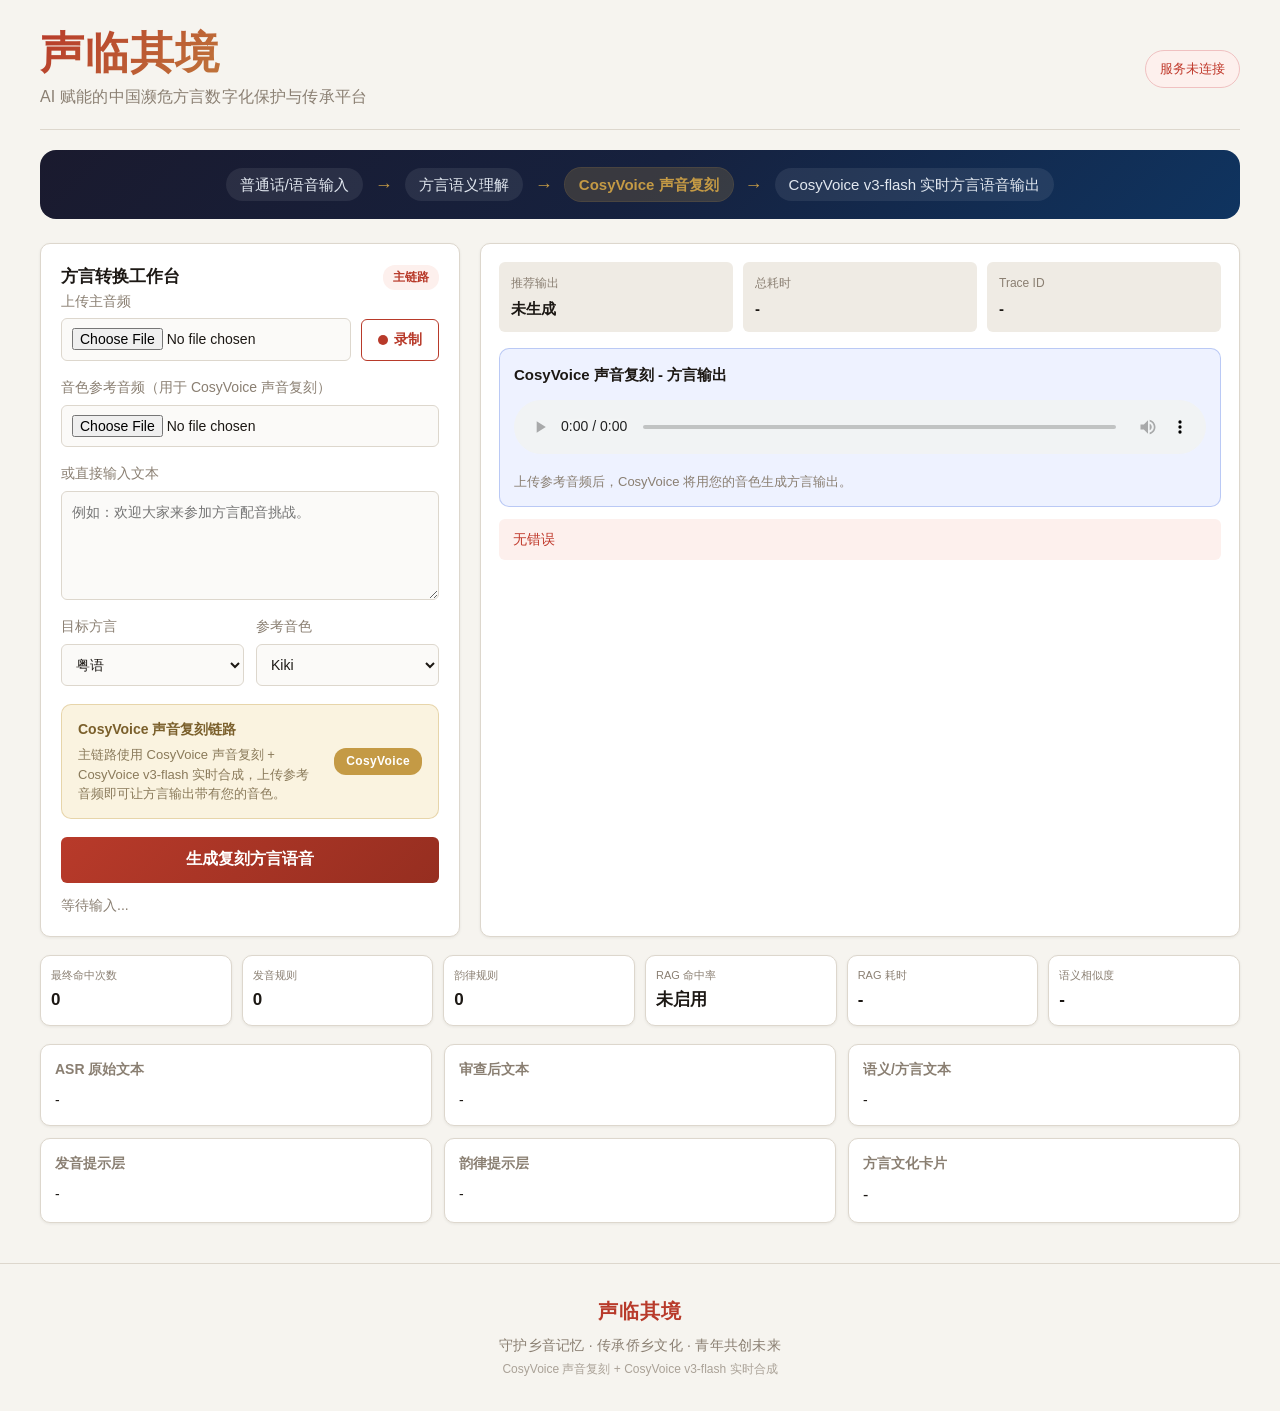
==== commit 5e22640d: "Refresh public web styling without changing flow" ====
--- a/FireRedASR2S/public_web/index.html
+++ b/FireRedASR2S/public_web/index.html
@@ -3,165 +3,204 @@
 <head>
   <meta charset="utf-8">
   <meta name="viewport" content="width=device-width, initial-scale=1">
-  <title>声临其境 Demo1</title>
+  <meta name="description" content="声临其境 — AI 赋能的中国濒危方言数字化保护与传承平台，基于 CosyVoice 声音复刻与实时合成技术。">
+  <title>声临其境 — AI 赋能中国濒危方言数字化保护与传承平台</title>
   <link rel="stylesheet" href="./styles.css">
 </head>
 <body>
   <main class="shell">
-    <header class="topbar">
-      <div>
-        <p class="project">声临其境 Demo1</p>
-        <h1>CosyVoice 方言实时语音工作台</h1>
-      </div>
-      <div class="status-pill" id="service-status">服务待检测</div>
-    </header>
-
-    <section class="workbench">
-      <form class="input-panel" id="pipeline-form">
-        <div class="section-head">
-          <h2>输入</h2>
-          <span>低延迟公网版</span>
-        </div>
-
-        <label class="field file-field">
-          <span>主音频</span>
+  <!-- ==================== 顶部品牌栏 ==================== -->
+  <header class="topbar">
+    <div class="brand">
+      <h1 class="project-name">声临其境</h1>
+      <p class="project-subtitle">AI 赋能的中国濒危方言数字化保护与传承平台</p>
+    </div>
+    <div class="status-pill" id="service-status">服务待检测</div>
+  </header>
+
+  <!-- ==================== 技术主链路展示 ==================== -->
+  <section class="pipeline-banner">
+    <div class="pipeline-flow">
+      <span class="flow-step">普通话/语音输入</span>
+      <span class="flow-arrow">→</span>
+      <span class="flow-step">方言语义理解</span>
+      <span class="flow-arrow">→</span>
+      <span class="flow-step flow-highlight">CosyVoice 声音复刻</span>
+      <span class="flow-arrow">→</span>
+      <span class="flow-step">CosyVoice v3-flash 实时方言语音输出</span>
+    </div>
+  </section>
+
+  <!-- ==================== 方言转换工作台 ==================== -->
+  <section class="workbench">
+    <!-- 输入面板 -->
+    <form class="input-panel" id="pipeline-form">
+      <div class="section-head">
+        <h2>方言转换工作台</h2>
+        <span class="badge-route">主链路</span>
+      </div>
+
+      <!-- 音频输入 + 录制 -->
+      <div class="input-row">
+        <label class="field file-field input-row-main">
+          <span>上传主音频</span>
           <input id="input-audio" type="file" accept="audio/*" capture>
         </label>
-
-        <label class="field file-field">
-          <span>音色参考音频</span>
-          <input id="speaker-ref-audio" type="file" accept="audio/*">
+        <button type="button" id="record-btn" class="record-btn" title="通过麦克风录制音频">
+          <span class="record-dot"></span>
+          <span id="record-btn-text">录制</span>
+        </button>
+      </div>
+
+      <label class="field file-field">
+        <span>音色参考音频（用于 CosyVoice 声音复刻）</span>
+        <input id="speaker-ref-audio" type="file" accept="audio/*">
+      </label>
+
+      <label class="field">
+        <span>或直接输入文本</span>
+        <textarea id="input-text" rows="4" placeholder="例如：欢迎大家来参加方言配音挑战。"></textarea>
+      </label>
+
+      <div class="control-grid">
+        <label class="field">
+          <span>目标方言</span>
+          <select id="target-dialect">
+            <option value="yue:guangdong_general">粤语</option>
+            <option value="sichuan:sichuan_general">四川话</option>
+            <option value="minnan:minnan_general">闽南语</option>
+          </select>
         </label>
 
         <label class="field">
-          <span>或直接输入文本</span>
-          <textarea id="input-text" rows="4" placeholder="例如：欢迎大家来参加方言配音挑战。"></textarea>
+          <span>参考音色</span>
+          <select id="voice">
+            <option value="Kiki">Kiki</option>
+            <option value="Rocky">Rocky</option>
+          </select>
         </label>
-
-        <div class="control-grid">
-          <label class="field">
-            <span>目标方言</span>
-            <select id="target-dialect">
-              <option value="yue:guangdong_general">粤语</option>
-              <option value="sichuan:sichuan_general">四川话</option>
-              <option value="minnan:minnan_general">闽南语</option>
-            </select>
-          </label>
-
-          <label class="field">
-            <span>系统音色兜底</span>
-            <select id="voice">
-              <option value="longanyang">longanyang</option>
-            </select>
-          </label>
-        </div>
-
-        <div class="stable-route">
-          <div>
-            <strong>CosyVoice v3-flash 实时链路</strong>
-            <p>文本或 ASR 结果经本地轻量清洗后直接流式合成，不等待 LLM 方言改写。</p>
+      </div>
+
+      <!-- CosyVoice 链路说明 -->
+      <div class="tech-badge">
+        <div>
+          <strong>CosyVoice 声音复刻链路</strong>
+          <p>主链路使用 CosyVoice 声音复刻 + CosyVoice v3-flash 实时合成，上传参考音频即可让方言输出带有您的音色。</p>
+        </div>
+        <span class="tech-tag">CosyVoice</span>
+      </div>
+
+      <button id="submit-btn" type="submit">生成复刻方言语音</button>
+      <p id="status-text" class="status idle">等待输入...</p>
+    </form>
+
+    <!-- 输出面板 -->
+    <section class="output-panel">
+      <div class="summary-strip">
+        <div>
+          <span>推荐输出</span>
+          <strong id="recommended-output">未生成</strong>
+        </div>
+        <div>
+          <span>总耗时</span>
+          <strong id="total-latency">-</strong>
+        </div>
+        <div>
+          <span>Trace ID</span>
+          <strong id="trace-id">-</strong>
+        </div>
+      </div>
+
+      <div class="audio-row single">
+        <article class="audio-box primary">
+          <div class="box-head">
+            <h2>CosyVoice 声音复刻 - 方言输出</h2>
+            <a id="cloned-download" class="download-link hidden" href="#" download>下载</a>
           </div>
-          <span>LIVE</span>
-        </div>
-
-        <button id="submit-btn" type="submit">实时生成方言语音</button>
-        <p id="status-text" class="status idle">等待输入</p>
-      </form>
-
-      <section class="output-panel">
-        <div class="summary-strip">
-          <div>
-            <span>推荐主输出</span>
-            <strong id="recommended-output">未生成</strong>
+          <audio id="cloned-audio" controls preload="none"></audio>
+          <p id="cloned-note">上传参考音频后，CosyVoice 将用您的音色生成方言输出。</p>
+        </article>
+
+        <article class="audio-box hidden-panel" aria-hidden="true">
+          <div class="box-head">
+            <h2>基础参考音频</h2>
+            <a id="gold-download" class="download-link hidden" href="#" download>下载</a>
           </div>
-          <div>
-            <span>总耗时</span>
-            <strong id="total-latency">-</strong>
-          </div>
-          <div>
-            <span>Trace ID</span>
-            <strong id="trace-id">-</strong>
-          </div>
-        </div>
-
-        <div class="audio-row single">
-          <article class="audio-box primary">
-            <div class="box-head">
-              <h2>CosyVoice 方言实时音频</h2>
-              <a id="cloned-download" class="download-link hidden" href="#" download>下载</a>
-            </div>
-            <audio id="cloned-audio" controls preload="none"></audio>
-            <p id="cloned-note">提交后实时播放 CosyVoice v3-flash 输出。</p>
-          </article>
-
-          <article class="audio-box hidden-panel" aria-hidden="true">
-            <div class="box-head">
-              <h2>Legacy Gold Teacher</h2>
-              <a id="gold-download" class="download-link hidden" href="#" download>下载</a>
-            </div>
-            <audio id="gold-audio" controls preload="none"></audio>
-            <p id="gold-note">当前公网主链路不使用 Gold Teacher。</p>
-          </article>
-        </div>
-
-        <div class="error-line" id="error-text">无错误</div>
-      </section>
+          <audio id="gold-audio" controls preload="none"></audio>
+          <p id="gold-note">声音复刻不可用时作为兜底输出。</p>
+        </article>
+      </div>
+
+      <div class="error-line" id="error-text">无错误</div>
     </section>
-
-    <section class="metrics">
-      <article>
-        <span>百科命中</span>
-        <strong id="final-hit-count">0</strong>
-      </article>
-      <article>
-        <span>发音规则</span>
-        <strong id="pron-hit-count">0</strong>
-      </article>
-      <article>
-        <span>韵律规则</span>
-        <strong id="prosody-hit-count">0</strong>
-      </article>
-      <article>
-        <span>RAG 命中率</span>
-        <strong id="rag-hit-rate">未启用</strong>
-      </article>
-      <article>
-        <span>RAG 耗时</span>
-        <strong id="rag-latency">-</strong>
-      </article>
-      <article>
-        <span>语义相似度</span>
-        <strong id="rag-similarity">-</strong>
-      </article>
-    </section>
-
-    <section class="details">
-      <article>
-        <h3>ASR 原始文本</h3>
-        <p id="asr-text">-</p>
-      </article>
-      <article>
-        <h3>最终朗读文本</h3>
-        <p id="reviewed-text">-</p>
-      </article>
-      <article>
-        <h3>语义文本</h3>
-        <p id="semantic-text">-</p>
-      </article>
-      <article>
-        <h3>方言发音指令</h3>
-        <p id="pronunciation-text">-</p>
-      </article>
-      <article>
-        <h3>实时策略</h3>
-        <p id="prosody-text">-</p>
-      </article>
-      <article class="culture-panel">
-        <h3>文化百科悬浮卡</h3>
-        <div id="cultural-cards" class="culture-card-list">-</div>
-      </article>
-    </section>
+  </section>
+
+  <!-- ==================== 指标面板 ==================== -->
+  <section class="metrics">
+    <article>
+      <span>最终命中次数</span>
+      <strong id="final-hit-count">0</strong>
+    </article>
+    <article>
+      <span>发音规则</span>
+      <strong id="pron-hit-count">0</strong>
+    </article>
+    <article>
+      <span>韵律规则</span>
+      <strong id="prosody-hit-count">0</strong>
+    </article>
+    <article>
+      <span>RAG 命中率</span>
+      <strong id="rag-hit-rate">未启用</strong>
+    </article>
+    <article>
+      <span>RAG 耗时</span>
+      <strong id="rag-latency">-</strong>
+    </article>
+    <article>
+      <span>语义相似度</span>
+      <strong id="rag-similarity">-</strong>
+    </article>
+  </section>
+
+  <!-- ==================== 详情面板 ==================== -->
+  <section class="details">
+    <article>
+      <h3>ASR 原始文本</h3>
+      <p id="asr-text">-</p>
+    </article>
+    <article>
+      <h3>审查后文本</h3>
+      <p id="reviewed-text">-</p>
+    </article>
+    <article>
+      <h3>语义/方言文本</h3>
+      <p id="semantic-text">-</p>
+    </article>
+    <article>
+      <h3>发音提示层</h3>
+      <p id="pronunciation-text">-</p>
+    </article>
+    <article>
+      <h3>韵律提示层</h3>
+      <p id="prosody-text">-</p>
+    </article>
+    <article class="culture-panel">
+      <h3>方言文化卡片</h3>
+      <div id="cultural-cards" class="culture-card-list">-</div>
+    </article>
+  </section>
+
   </main>
+
+  <!-- ==================== 底部 ==================== -->
+  <footer class="site-footer">
+    <div class="footer-inner">
+      <div class="footer-brand">声临其境</div>
+      <p class="footer-mission">守护乡音记忆 · 传承侨乡文化 · 青年共创未来</p>
+      <p class="footer-tech-stack">CosyVoice 声音复刻 + CosyVoice v3-flash 实时合成</p>
+    </div>
+  </footer>
 
   <script src="./app.js"></script>
 </body>
--- a/FireRedASR2S/public_web/styles.css
+++ b/FireRedASR2S/public_web/styles.css
@@ -1,19 +1,43 @@
+/* ==========================================================
+   声临其境 — AI 赋能中国濒危方言数字化保护与传承平台
+   styles.css
+   ========================================================== */
+
+/* ---------- 设计标记 ---------- */
 :root {
   color-scheme: light;
-  --bg: #f5f7fb;
+  --bg: #f6f4ef;
   --surface: #ffffff;
-  --surface-alt: #eef3f8;
-  --border: #d8e0ea;
-  --text: #17202c;
-  --muted: #647184;
-  --blue: #2563eb;
-  --blue-dark: #1d4ed8;
-  --green: #0f9f6e;
-  --amber: #b7791f;
-  --red: #c24141;
-}
-
-* {
+  --surface-alt: #efebe4;
+  --border: #ddd7cd;
+  --text: #1c1814;
+  --text-muted: #8a7f72;
+
+  --primary: #b83a2a;
+  --primary-dark: #962e20;
+  --primary-light: #fdf0ed;
+  --gold: #c49a45;
+  --gold-light: #faf3e0;
+  --tech: #1d4ed8;
+  --tech-light: #eef2ff;
+
+  --success: #1d8a5c;
+  --error: #c0392b;
+  --warning: #b7791f;
+
+  --radius: 10px;
+  --radius-sm: 6px;
+  --radius-lg: 16px;
+  --shadow-sm: 0 1px 3px rgba(28, 24, 20, 0.07);
+  --shadow-md: 0 4px 14px rgba(28, 24, 20, 0.09);
+  --shadow-lg: 0 8px 30px rgba(28, 24, 20, 0.12);
+  --transition: 0.2s ease;
+}
+
+/* ---------- Reset ---------- */
+*,
+*::before,
+*::after {
   box-sizing: border-box;
 }
 
@@ -22,7 +46,10 @@
   min-height: 100vh;
   background: var(--bg);
   color: var(--text);
-  font-family: "Segoe UI", "Microsoft YaHei", Arial, sans-serif;
+  font-family: -apple-system, BlinkMacSystemFont, "Segoe UI", "PingFang SC",
+    "Microsoft YaHei", "Noto Sans SC", Arial, sans-serif;
+  line-height: 1.55;
+  -webkit-font-smoothing: antialiased;
 }
 
 button,
@@ -32,86 +59,134 @@
   font: inherit;
 }
 
+/* ---------- 主容器 ---------- */
 .shell {
-  width: min(1180px, calc(100% - 32px));
+  width: min(1200px, calc(100% - 40px));
   margin: 0 auto;
-  padding: 28px 0 40px;
-}
-
+  padding: 28px 0 0;
+}
+
+/* ---------- 顶部品牌栏 ---------- */
 .topbar {
   display: flex;
   justify-content: space-between;
   gap: 20px;
-  align-items: flex-end;
-  margin-bottom: 18px;
-}
-
-.project,
-h1,
-h2,
-h3,
-p {
+  align-items: center;
+  margin-bottom: 20px;
+  padding-bottom: 20px;
+  border-bottom: 1px solid var(--border);
+}
+
+.brand {
+  min-width: 0;
+}
+
+.project-name {
   margin: 0;
-}
-
-.project {
-  color: var(--blue);
-  font-size: 14px;
-  font-weight: 700;
-}
-
-h1 {
-  margin-top: 4px;
-  font-size: clamp(26px, 4vw, 42px);
-  line-height: 1.12;
-  letter-spacing: 0;
-}
-
-h2 {
-  font-size: 18px;
-}
-
-h3 {
-  font-size: 15px;
-}
-
+  font-size: clamp(28px, 4.5vw, 44px);
+  font-weight: 900;
+  letter-spacing: 0.02em;
+  background: linear-gradient(135deg, var(--primary) 0%, var(--gold) 100%);
+  -webkit-background-clip: text;
+  -webkit-text-fill-color: transparent;
+  background-clip: text;
+  line-height: 1.15;
+}
+
+.project-subtitle {
+  margin: 6px 0 0;
+  color: var(--text-muted);
+  font-size: clamp(13px, 1.6vw, 16px);
+  font-weight: 400;
+  letter-spacing: 0.01em;
+}
+
+/* ---------- 服务状态 ---------- */
 .status-pill {
   flex: 0 0 auto;
-  padding: 8px 10px;
+  padding: 8px 14px;
   border: 1px solid var(--border);
-  border-radius: 8px;
+  border-radius: 20px;
   background: var(--surface);
-  color: var(--muted);
+  color: var(--text-muted);
   font-size: 13px;
+  font-weight: 500;
+  white-space: nowrap;
 }
 
 .status-pill.ok {
   border-color: #b7ead5;
-  color: var(--green);
+  background: #edfaf4;
+  color: var(--success);
 }
 
 .status-pill.bad {
   border-color: #f0c1c1;
-  color: var(--red);
-}
-
+  background: #fdf0ed;
+  color: var(--error);
+}
+
+/* ---------- 技术主链路横幅 ---------- */
+.pipeline-banner {
+  margin-bottom: 24px;
+  padding: 18px 24px;
+  border-radius: var(--radius-lg);
+  background: linear-gradient(135deg, #1a1a2e 0%, #16213e 50%, #0f3460 100%);
+  color: #e2e8f0;
+}
+
+.pipeline-flow {
+  display: flex;
+  flex-wrap: wrap;
+  align-items: center;
+  justify-content: center;
+  gap: 8px 12px;
+}
+
+.flow-step {
+  padding: 6px 14px;
+  border-radius: 20px;
+  background: rgba(255, 255, 255, 0.08);
+  font-size: clamp(13px, 1.3vw, 15px);
+  font-weight: 500;
+  text-align: center;
+  line-height: 1.4;
+}
+
+.flow-step.flow-highlight {
+  background: rgba(196, 154, 69, 0.2);
+  color: var(--gold);
+  font-weight: 700;
+  box-shadow: 0 0 0 1px rgba(196, 154, 69, 0.3);
+}
+
+.flow-arrow {
+  color: var(--gold);
+  font-size: 18px;
+  font-weight: 300;
+  line-height: 1;
+}
+
+/* ---------- 工作台 ---------- */
 .workbench {
   display: grid;
   grid-template-columns: minmax(320px, 420px) minmax(0, 1fr);
-  gap: 16px;
+  gap: 20px;
   align-items: stretch;
 }
 
+/* ---------- 输入面板 ---------- */
 .input-panel,
 .output-panel,
 .details article {
   border: 1px solid var(--border);
-  border-radius: 8px;
+  border-radius: var(--radius);
   background: var(--surface);
+  box-shadow: var(--shadow-sm);
 }
 
 .input-panel {
-  padding: 18px;
+  padding: 20px;
 }
 
 .section-head,
@@ -122,18 +197,34 @@
   align-items: center;
 }
 
-.section-head span {
-  color: var(--green);
-  font-size: 13px;
+.section-head h2,
+.box-head h2 {
+  margin: 0;
+  font-size: 17px;
   font-weight: 700;
 }
 
+.badge-route {
+  flex: 0 0 auto;
+  padding: 3px 10px;
+  border-radius: 12px;
+  background: var(--primary-light);
+  color: var(--primary);
+  font-size: 12px;
+  font-weight: 700;
+}
+
+/* ---------- 表单字段 ---------- */
 .field {
   display: grid;
-  gap: 8px;
+  gap: 6px;
   margin-top: 16px;
-  color: var(--muted);
+  color: var(--text-muted);
   font-size: 14px;
+}
+
+.field:first-child {
+  margin-top: 0;
 }
 
 .field input,
@@ -141,9 +232,19 @@
 .field textarea {
   width: 100%;
   border: 1px solid var(--border);
-  border-radius: 8px;
-  background: #fbfdff;
+  border-radius: var(--radius-sm);
+  background: #fbfaf8;
   color: var(--text);
+  transition: border-color var(--transition), box-shadow var(--transition);
+}
+
+.field input:focus,
+.field select:focus,
+.field textarea:focus {
+  outline: none;
+  border-color: var(--tech);
+  box-shadow: 0 0 0 3px rgba(29, 78, 216, 0.1);
+  background: #ffffff;
 }
 
 .field input,
@@ -154,112 +255,214 @@
 
 .field textarea {
   resize: vertical;
-  min-height: 92px;
+  min-height: 88px;
   padding: 10px;
   line-height: 1.55;
 }
 
+/* ---------- 音频输入行（上传+录制） ---------- */
+.input-row {
+  display: flex;
+  gap: 10px;
+  align-items: end;
+}
+
+.input-row-main {
+  flex: 1;
+  min-width: 0;
+}
+
+.record-btn {
+  flex: 0 0 auto;
+  display: inline-flex;
+  align-items: center;
+  gap: 6px;
+  min-height: 42px;
+  padding: 9px 16px;
+  border: 1px solid var(--primary);
+  border-radius: var(--radius-sm);
+  background: var(--surface);
+  color: var(--primary);
+  font-size: 14px;
+  font-weight: 600;
+  cursor: pointer;
+  transition: background var(--transition), color var(--transition);
+  white-space: nowrap;
+}
+
+.record-btn:hover {
+  background: var(--primary-light);
+}
+
+.record-btn.recording {
+  background: var(--error);
+  border-color: var(--error);
+  color: #fff;
+}
+
+.record-dot {
+  display: inline-block;
+  width: 10px;
+  height: 10px;
+  border-radius: 50%;
+  background: var(--primary);
+  transition: background var(--transition);
+}
+
+.record-btn.recording .record-dot {
+  background: #ffffff;
+  animation: pulse-rec 1s ease-in-out infinite;
+}
+
+@keyframes pulse-rec {
+  0%, 100% { opacity: 1; transform: scale(1); }
+  50% { opacity: 0.4; transform: scale(0.85); }
+}
+
+/* ---------- 控制网格 ---------- */
 .control-grid {
   display: grid;
   grid-template-columns: 1fr 1fr;
   gap: 12px;
 }
 
-.stable-route {
+.control-grid .field {
+  margin-top: 16px;
+}
+
+/* ---------- CosyVoice 链路卡片 ---------- */
+.tech-badge {
   display: flex;
   justify-content: space-between;
   gap: 14px;
   align-items: center;
-  margin: 16px 0;
-  padding: 12px;
-  border: 1px solid #f1d395;
-  border-radius: 8px;
-  background: #fff8ea;
-}
-
-.stable-route p {
-  margin-top: 4px;
-  color: #785a23;
+  margin: 18px 0;
+  padding: 14px 16px;
+  border: 1px solid rgba(196, 154, 69, 0.35);
+  border-radius: var(--radius);
+  background: var(--gold-light);
+  transition: box-shadow var(--transition);
+}
+
+.tech-badge strong {
+  display: block;
+  color: #7a5f2b;
+  font-size: 14px;
+}
+
+.tech-badge p {
+  margin: 5px 0 0;
+  color: #8a7a5a;
   font-size: 13px;
-  line-height: 1.45;
-}
-
-.stable-route span {
+  line-height: 1.5;
+}
+
+.tech-tag {
   flex: 0 0 auto;
-  color: var(--amber);
+  padding: 4px 12px;
+  border-radius: 12px;
+  background: var(--gold);
+  color: #fff;
+  font-size: 12px;
   font-weight: 800;
-}
-
+  letter-spacing: 0.03em;
+}
+
+/* ---------- 提交按钮 ---------- */
 button {
+  font: inherit;
+}
+
+#submit-btn {
   width: 100%;
-  min-height: 44px;
+  min-height: 46px;
   border: 0;
-  border-radius: 8px;
-  background: var(--blue);
+  border-radius: var(--radius-sm);
+  background: linear-gradient(135deg, var(--primary) 0%, var(--primary-dark) 100%);
   color: #fff;
-  font-weight: 800;
+  font-weight: 700;
+  font-size: 16px;
   cursor: pointer;
-}
-
-button:hover {
-  background: var(--blue-dark);
-}
-
-button:disabled {
+  transition: opacity var(--transition), transform var(--transition);
+}
+
+#submit-btn:hover {
+  opacity: 0.92;
+  transform: translateY(-1px);
+  box-shadow: 0 4px 12px rgba(184, 58, 42, 0.3);
+}
+
+#submit-btn:active {
+  transform: translateY(0);
+}
+
+#submit-btn:disabled {
   cursor: progress;
-  opacity: 0.7;
-}
-
+  opacity: 0.65;
+  transform: none;
+  box-shadow: none;
+}
+
+/* ---------- 状态文本 ---------- */
 .status {
   margin-top: 12px;
   font-size: 14px;
+  font-weight: 500;
+  transition: color var(--transition);
+}
+
+p.status {
+  margin: 12px 0 0;
 }
 
 .status.idle,
 .status.loading {
-  color: var(--muted);
+  color: var(--text-muted);
 }
 
 .status.success {
-  color: var(--green);
+  color: var(--success);
 }
 
 .status.error {
-  color: var(--red);
-}
-
+  color: var(--error);
+}
+
+/* ---------- 输出面板 ---------- */
 .output-panel {
-  padding: 16px;
+  padding: 18px;
 }
 
 .summary-strip {
   display: grid;
   grid-template-columns: repeat(3, minmax(0, 1fr));
   gap: 10px;
-  margin-bottom: 14px;
+  margin-bottom: 16px;
 }
 
 .summary-strip div {
   min-width: 0;
   padding: 12px;
-  border-radius: 8px;
+  border-radius: var(--radius-sm);
   background: var(--surface-alt);
 }
 
 .summary-strip span {
   display: block;
-  color: var(--muted);
+  color: var(--text-muted);
   font-size: 12px;
 }
 
 .summary-strip strong {
   display: block;
   overflow: hidden;
-  margin-top: 5px;
+  margin-top: 4px;
+  font-size: 15px;
   text-overflow: ellipsis;
   white-space: nowrap;
 }
 
+/* ---------- 音频卡片 ---------- */
 .audio-row {
   display: grid;
   grid-template-columns: repeat(2, minmax(0, 1fr));
@@ -274,18 +477,28 @@
   min-width: 0;
   padding: 14px;
   border: 1px solid var(--border);
-  border-radius: 8px;
+  border-radius: var(--radius);
 }
 
 .audio-box.primary {
-  border-color: #b8cdfb;
-  background: #f7faff;
+  border-color: rgba(29, 78, 216, 0.25);
+  background: var(--tech-light);
+}
+
+.audio-box h2 {
+  margin: 0;
+  font-size: 15px;
 }
 
 .download-link {
-  color: var(--blue);
+  color: var(--tech);
   font-size: 14px;
+  font-weight: 600;
   text-decoration: none;
+}
+
+.download-link:hover {
+  text-decoration: underline;
 }
 
 .download-link.hidden {
@@ -299,61 +512,69 @@
 audio {
   width: 100%;
   margin-top: 14px;
-}
-
-.audio-box p,
-.details p {
-  margin-top: 10px;
-  color: var(--muted);
-  line-height: 1.65;
+  border-radius: var(--radius-sm);
+}
+
+.audio-box p {
+  margin: 10px 0 0;
+  color: var(--text-muted);
+  font-size: 13px;
+  line-height: 1.55;
   overflow-wrap: anywhere;
   white-space: pre-wrap;
 }
 
+/* ---------- 错误行 ---------- */
 .error-line {
   margin-top: 12px;
-  padding: 10px 12px;
-  border-radius: 8px;
-  background: #fff5f5;
-  color: var(--red);
+  padding: 10px 14px;
+  border-radius: var(--radius-sm);
+  background: #fdf0ed;
+  color: var(--error);
   font-size: 14px;
-}
-
+  line-height: 1.5;
+}
+
+/* ---------- 指标面板 ---------- */
+.metrics {
+  display: grid;
+  grid-template-columns: repeat(6, minmax(0, 1fr));
+  gap: 10px;
+  margin-top: 18px;
+}
+
+.metrics article {
+  min-width: 0;
+  padding: 12px 10px;
+  border: 1px solid var(--border);
+  border-radius: var(--radius);
+  background: var(--surface);
+  box-shadow: var(--shadow-sm);
+}
+
+.metrics span {
+  display: block;
+  color: var(--text-muted);
+  font-size: 11px;
+  line-height: 1.3;
+}
+
+.metrics strong {
+  display: block;
+  margin-top: 4px;
+  overflow: hidden;
+  font-size: 17px;
+  text-overflow: ellipsis;
+  white-space: nowrap;
+}
+
+/* ---------- 详情面板 ---------- */
 .details {
   display: grid;
   grid-template-columns: repeat(3, minmax(0, 1fr));
   gap: 12px;
-  margin-top: 16px;
-}
-
-.metrics {
-  display: grid;
-  grid-template-columns: repeat(6, minmax(0, 1fr));
-  gap: 10px;
-  margin-top: 16px;
-}
-
-.metrics article {
-  min-width: 0;
-  padding: 12px;
-  border: 1px solid var(--border);
-  border-radius: 8px;
-  background: var(--surface);
-}
-
-.metrics span {
-  display: block;
-  color: var(--muted);
-  font-size: 12px;
-}
-
-.metrics strong {
-  display: block;
-  margin-top: 4px;
-  overflow: hidden;
-  font-size: 18px;
-  text-overflow: ellipsis;
-  white-space: nowrap;
+  margin-top: 18px;
+  padding-bottom: 40px;
 }
 
 .details article {
@@ -361,45 +582,68 @@
   padding: 14px;
 }
 
+.details h3 {
+  margin: 0 0 8px;
+  font-size: 14px;
+  color: var(--text-muted);
+  font-weight: 600;
+}
+
+.details p {
+  margin: 0;
+  color: var(--text);
+  line-height: 1.6;
+  overflow-wrap: anywhere;
+  white-space: pre-wrap;
+  font-size: 14px;
+}
+
+/* ---------- 文化卡片 ---------- */
 .culture-card-list {
   display: flex;
   flex-wrap: wrap;
   gap: 8px;
-  margin-top: 10px;
+  margin-top: 8px;
 }
 
 .culture-chip {
   position: relative;
+  display: inline-flex;
   width: auto;
   min-height: 34px;
-  padding: 0 10px;
-  border: 1px solid #b8cdfb;
+  padding: 0 12px;
+  border: 1px solid rgba(29, 78, 216, 0.25);
   border-radius: 999px;
-  background: #f7faff;
-  color: var(--blue);
+  background: var(--tech-light);
+  color: var(--tech);
   font-size: 14px;
-  font-weight: 800;
+  font-weight: 600;
+  cursor: default;
+  align-items: center;
+  transition: background var(--transition);
 }
 
 .culture-chip:hover,
 .culture-chip:focus {
-  background: #ecf3ff;
+  background: var(--surface);
 }
 
 .culture-popover {
   position: absolute;
   z-index: 10;
   bottom: calc(100% + 10px);
-  left: 0;
+  left: 50%;
+  transform: translateX(-50%);
   display: none;
   width: min(320px, 80vw);
-  padding: 12px;
+  padding: 14px;
   border: 1px solid var(--border);
-  border-radius: 8px;
+  border-radius: var(--radius);
   background: #ffffff;
-  box-shadow: 0 18px 40px rgba(23, 32, 44, 0.16);
+  box-shadow: var(--shadow-lg);
   color: var(--text);
   text-align: left;
+  pointer-events: none;
 }
 
 .culture-chip:hover .culture-popover,
@@ -408,38 +652,463 @@
   gap: 6px;
 }
 
-.culture-popover strong,
+.culture-popover strong {
+  display: block;
+  font-size: 15px;
+  line-height: 1.4;
+}
+
 .culture-popover em,
 .culture-popover span,
 .culture-popover small {
   display: block;
   line-height: 1.45;
+  font-size: 13px;
 }
 
 .culture-popover em,
 .culture-popover small {
-  color: var(--muted);
+  color: var(--text-muted);
   font-style: normal;
 }
 
+/* ---------- 底部 ---------- */
+.site-footer {
+  margin-top: 0;
+  padding: 32px 0;
+  border-top: 1px solid var(--border);
+  text-align: center;
+}
+
+.footer-inner {
+  width: min(1200px, calc(100% - 40px));
+  margin: 0 auto;
+}
+
+.footer-brand {
+  font-size: 20px;
+  font-weight: 900;
+  color: var(--primary);
+  letter-spacing: 0.04em;
+}
+
+.footer-mission {
+  margin: 8px 0 0;
+  color: var(--text-muted);
+  font-size: 14px;
+  letter-spacing: 0.02em;
+}
+
+.footer-tech-stack {
+  margin: 4px 0 0;
+  color: var(--text-muted);
+  font-size: 12px;
+  opacity: 0.7;
+}
+
+/* ==========================================================
+   响应式设计
+   ========================================================== */
+
+/* ---------- ≤ 900px: 平板/大屏手机（单栏布局） ---------- */
 @media (max-width: 900px) {
-  .topbar,
-  .workbench,
+  .shell {
+    width: calc(100% - 32px);
+    padding-top: 18px;
+  }
+
+  .workbench {
+    grid-template-columns: 1fr;
+  }
+
   .audio-row,
-  .details,
-  .metrics,
-  .summary-strip,
+  .details {
+    grid-template-columns: 1fr;
+  }
+
+  .topbar {
+    flex-direction: column;
+    align-items: start;
+    gap: 10px;
+  }
+
+  .project-subtitle {
+    font-size: 14px;
+  }
+
+  .footer-inner {
+    width: calc(100% - 32px);
+  }
+}
+
+/* ---------- ≤ 600px: 手机端（全面适配） ---------- */
+@media (max-width: 600px) {
+  /* --- 容器缩窄 --- */
+  .shell {
+    width: calc(100% - 16px);
+    padding: 10px 0 0;
+  }
+
+  /* --- 顶部品牌栏 --- */
+  .topbar {
+    padding-bottom: 10px;
+    margin-bottom: 10px;
+    gap: 6px;
+  }
+
+  .project-name {
+    font-size: 26px;
+    letter-spacing: 0;
+  }
+
+  .project-subtitle {
+    font-size: 13px;
+    margin-top: 4px;
+    line-height: 1.45;
+  }
+
+  .status-pill {
+    font-size: 12px;
+    padding: 6px 12px;
+  }
+
+  /* --- 技术主链路：垂直排列成流程图 --- */
+  .pipeline-banner {
+    padding: 14px 16px;
+    margin-bottom: 14px;
+  }
+
+  .pipeline-flow {
+    flex-direction: column;
+    gap: 2px;
+  }
+
+  .flow-step {
+    width: 100%;
+    padding: 8px 14px;
+    font-size: 13px;
+  }
+
+  .flow-arrow {
+    transform: rotate(90deg);
+    font-size: 18px;
+    display: block;
+    line-height: 1;
+    padding: 0;
+    color: rgba(255, 255, 255, 0.5);
+  }
+
+  /* --- 指标面板：3列改为6项紧凑布局 --- */
+  .metrics {
+    grid-template-columns: repeat(3, 1fr);
+    gap: 8px;
+    margin-top: 14px;
+  }
+
+  .metrics article {
+    padding: 10px 8px;
+  }
+
+  .metrics span {
+    font-size: 11px;
+  }
+
+  .metrics strong {
+    font-size: 15px;
+  }
+
+  /* --- 摘要条：堆叠 --- */
+  .summary-strip {
+    grid-template-columns: 1fr;
+    gap: 6px;
+    margin-bottom: 12px;
+  }
+
+  .summary-strip div {
+    padding: 10px;
+  }
+
+  .summary-strip strong {
+    font-size: 14px;
+  }
+
+  /* --- 详情面板 --- */
+  .details {
+    gap: 8px;
+    padding-bottom: 28px;
+  }
+
+  .details article {
+    padding: 12px;
+  }
+
+  .details h3 {
+    font-size: 13px;
+  }
+
+  .details p {
+    font-size: 13px;
+  }
+
+  /* --- 输入/输出面板内边距 --- */
+  .input-panel,
+  .output-panel {
+    padding: 14px;
+  }
+
+  .section-head h2,
+  .box-head h2 {
+    font-size: 15px;
+  }
+
+  .section-head {
+    margin-bottom: 2px;
+  }
+
+  /* --- 表单控件：防 iOS 缩放 + 大触控区域 --- */
+  .field {
+    margin-top: 14px;
+    font-size: 13px;
+    gap: 4px;
+  }
+
+  .field input,
+  .field select {
+    min-height: 46px;
+    padding: 10px 12px;
+    font-size: 16px;
+  }
+
+  .field textarea {
+    min-height: 76px;
+    padding: 10px;
+    font-size: 16px;
+    line-height: 1.5;
+  }
+
+  .field select {
+    font-size: 16px;
+    -webkit-appearance: none;
+    appearance: none;
+    background-image: url("data:image/svg+xml,%3Csvg xmlns='http://www.w3.org/2000/svg' width='12' height='8'%3E%3Cpath d='M1 1l5 5 5-5' stroke='%238a7f72' stroke-width='1.5' fill='none'/%3E%3C/svg%3E");
+    background-repeat: no-repeat;
+    background-position: right 12px center;
+    padding-right: 36px;
+  }
+
   .control-grid {
     grid-template-columns: 1fr;
-  }
-
-  .topbar {
-    display: grid;
-    align-items: start;
-  }
-
+    gap: 0;
+  }
+
+  .control-grid .field {
+    margin-top: 14px;
+  }
+
+  /* --- 音频输入行（上传+录制按钮） --- */
+  .input-row {
+    flex-direction: column;
+    align-items: stretch;
+    gap: 8px;
+  }
+
+  .record-btn {
+    justify-content: center;
+    min-height: 46px;
+    font-size: 15px;
+  }
+
+  /* --- 提交按钮 --- */
+  #submit-btn {
+    min-height: 50px;
+    font-size: 16px;
+    letter-spacing: 0.02em;
+  }
+
+  /* --- 状态文本 --- */
+  .status {
+    font-size: 13px;
+  }
+
+  p.status {
+    margin: 10px 0 0;
+  }
+
+  /* --- CosyVoice 链路卡片：垂直排列 --- */
+  .tech-badge {
+    flex-direction: column;
+    align-items: flex-start;
+    gap: 8px;
+    padding: 12px 14px;
+    margin: 14px 0;
+  }
+
+  .tech-badge strong {
+    font-size: 14px;
+  }
+
+  .tech-badge p {
+    font-size: 13px;
+    margin-top: 4px;
+  }
+
+  .tech-tag {
+    font-size: 11px;
+    padding: 3px 10px;
+  }
+
+  .badge-route {
+    font-size: 11px;
+  }
+
+  /* --- 音频卡片 --- */
+  .audio-box {
+    padding: 12px;
+  }
+
+  .audio-box h2 {
+    font-size: 14px;
+  }
+
+  audio {
+    margin-top: 10px;
+  }
+
+  .audio-box p {
+    font-size: 12px;
+    margin-top: 8px;
+  }
+
+  .download-link {
+    font-size: 13px;
+  }
+
+  /* --- 错误行 --- */
+  .error-line {
+    margin-top: 10px;
+    padding: 8px 12px;
+    font-size: 13px;
+  }
+
+  /* --- 文化卡片 --- */
+  .culture-chip {
+    min-height: 32px;
+    padding: 0 10px;
+    font-size: 13px;
+  }
+
+  .culture-popover {
+    width: min(280px, 90vw);
+    padding: 12px;
+    left: 0;
+    transform: none;
+  }
+
+  .culture-popover strong {
+    font-size: 14px;
+  }
+
+  .culture-popover em,
+  .culture-popover span,
+  .culture-popover small {
+    font-size: 12px;
+  }
+
+  /* --- 底部 --- */
+  .site-footer {
+    padding: 20px 0;
+  }
+
+  .footer-brand {
+    font-size: 18px;
+  }
+
+  .footer-mission {
+    font-size: 13px;
+    margin-top: 6px;
+    line-height: 1.5;
+  }
+
+  .footer-tech-stack {
+    font-size: 11px;
+  }
+}
+
+/* ---------- ≤ 400px: 小屏手机（极限适配） ---------- */
+@media (max-width: 400px) {
   .shell {
-    width: min(100% - 24px, 100%);
-    padding-top: 18px;
-  }
-}
+    width: calc(100% - 12px);
+    padding: 8px 0 0;
+  }
+
+  .project-name {
+    font-size: 22px;
+  }
+
+  .project-subtitle {
+    font-size: 12px;
+  }
+
+  .pipeline-banner {
+    padding: 10px 12px;
+    margin-bottom: 12px;
+  }
+
+  .flow-step {
+    font-size: 12px;
+    padding: 6px 10px;
+  }
+
+  .flow-arrow {
+    font-size: 16px;
+  }
+
+  .metrics {
+    grid-template-columns: repeat(2, 1fr);
+    gap: 6px;
+  }
+
+  .metrics article {
+    padding: 8px 6px;
+  }
+
+  .metrics strong {
+    font-size: 14px;
+  }
+
+  .metrics span {
+    font-size: 10px;
+  }
+
+  .input-panel,
+  .output-panel {
+    padding: 12px;
+  }
+
+  .field input,
+  .field select {
+    min-height: 44px;
+    padding: 8px 10px;
+  }
+
+  .section-head h2 {
+    font-size: 14px;
+  }
+
+  .details {
+    gap: 6px;
+    padding-bottom: 20px;
+  }
+
+  .site-footer {
+    padding: 16px 0;
+  }
+
+  .footer-brand {
+    font-size: 16px;
+  }
+
+  .footer-mission {
+    font-size: 12px;
+  }
+}
